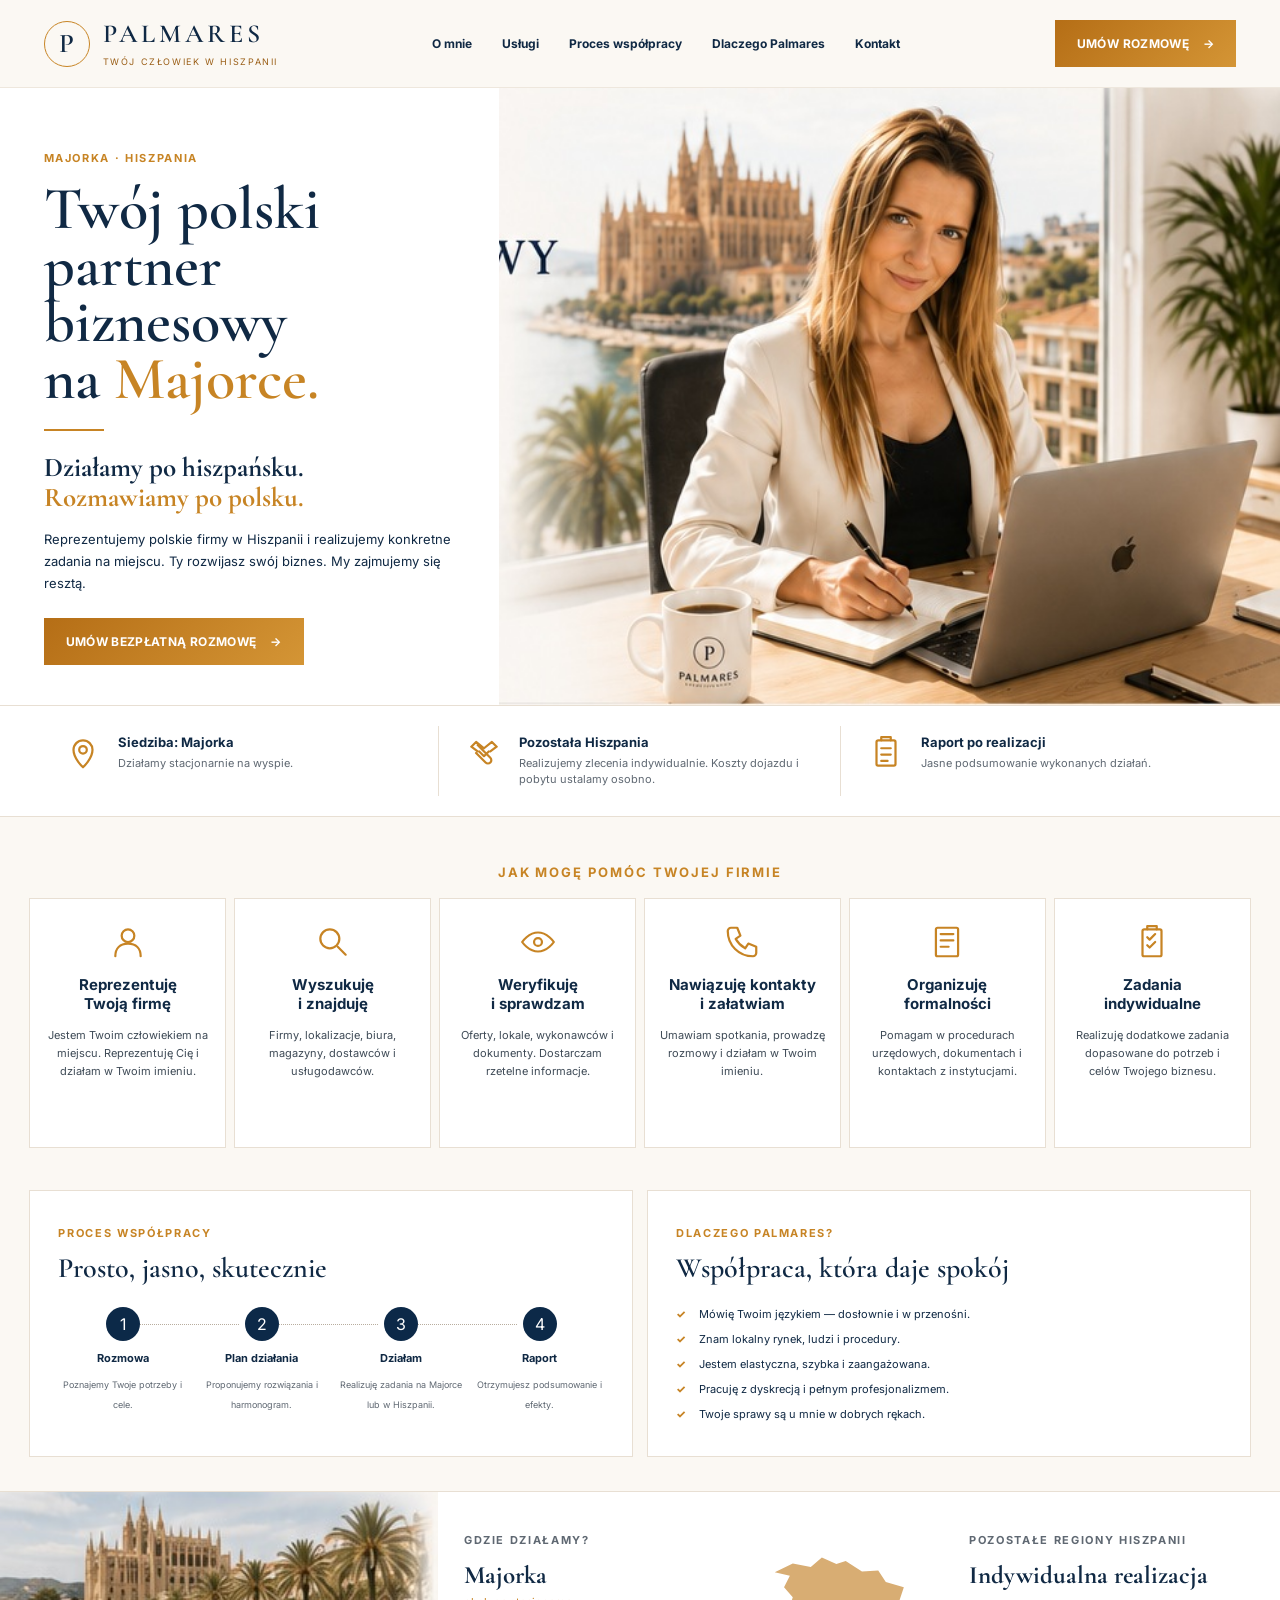
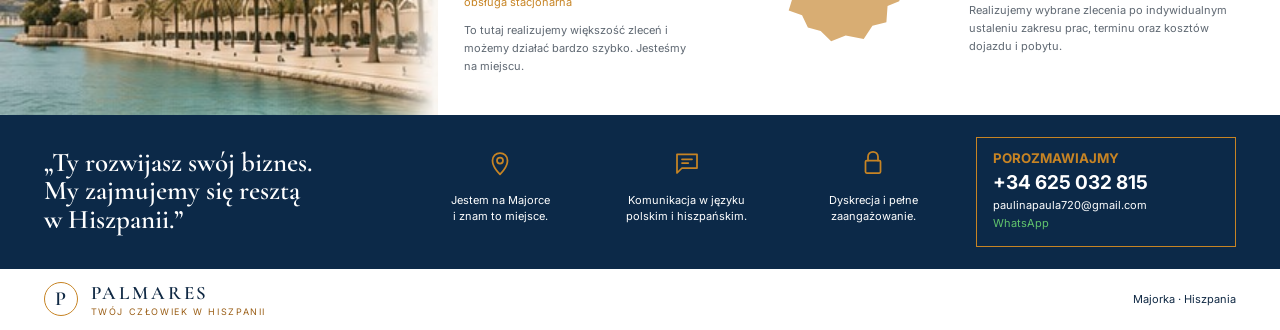
==== index.html @ 9e5adcd7 "Add files via upload" ====
<!doctype html>
<html lang="pl">
<head>
<meta charset="utf-8">
<meta name="viewport" content="width=device-width, initial-scale=1">
<title>Palmares — Twój polski partner biznesowy na Majorce</title>
<meta name="description" content="Palmares reprezentuje polskie firmy na Majorce i realizuje konkretne zadania biznesowe w Hiszpanii.">
<meta name="theme-color" content="#0c2948">
<link rel="preconnect" href="https://fonts.googleapis.com">
<link rel="preconnect" href="https://fonts.gstatic.com" crossorigin>
<link href="https://fonts.googleapis.com/css2?family=Cormorant+Garamond:wght@500;600;700&family=Inter:wght@400;500;600;700&display=swap" rel="stylesheet">
<style>
:root{--navy:#0c2948;--gold:#c78424;--cream:#fbf8f3;--white:#fff;--ink:#102944;--muted:#5f6872;--line:#e8dfd3}
*{box-sizing:border-box}html{scroll-behavior:smooth}body{margin:0;background:var(--cream);color:var(--ink);font-family:Inter,Arial,sans-serif}a{color:inherit}
.site-header{height:88px;display:flex;align-items:center;justify-content:space-between;padding:0 3.4vw;background:rgba(251,248,243,.98);position:sticky;top:0;z-index:20;border-bottom:1px solid #eee7dd;backdrop-filter:blur(12px)}
.brand{display:flex;align-items:center;gap:13px;text-decoration:none;min-width:max-content}.brand-mark{width:46px;height:46px;border:1px solid var(--gold);border-radius:50%;display:grid;place-items:center;font:600 27px "Cormorant Garamond",serif}
.brand-copy strong{display:block;font:600 26px "Cormorant Garamond",serif;letter-spacing:.15em}.brand-copy small{font-size:9px;letter-spacing:.18em;color:#9a5e16}
nav{display:flex;gap:30px}nav a{text-decoration:none;font-size:12px;font-weight:700}.nav-cta,.button{background:linear-gradient(135deg,#b56e16,#d49535);color:#fff;text-decoration:none;text-transform:uppercase;font-weight:700;font-size:12px;letter-spacing:.03em;padding:16px 22px;display:inline-flex;gap:14px;align-items:center}
.menu-button{display:none;background:none;border:0;padding:8px}.menu-button span{display:block;width:24px;height:2px;background:var(--navy);margin:5px 0}
.hero{display:grid;grid-template-columns:39% 61%;background:#fff;min-height:470px}.hero-copy{padding:52px 3.4vw 40px;align-self:center}.eyebrow,.small-label,.section-title p{font-size:11px;letter-spacing:.15em;color:var(--gold);font-weight:700}
h1,h2{font-family:"Cormorant Garamond",serif}h1{font-size:clamp(44px,4.7vw,68px);line-height:.94;margin:16px 0 18px;font-weight:600}h1 em,h2 em{font-style:normal;color:var(--gold)}.gold-rule{width:60px;height:2px;background:var(--gold);margin:22px 0}.hero h2{font-size:27px;line-height:1.12;margin:0 0 14px}.lead{font-size:13px;line-height:1.7;max-width:470px;margin:0 0 24px}
.hero-image{background-image:url("[data-uri]");background-size:cover;background-position:center;min-height:470px}
.facts{display:grid;grid-template-columns:repeat(3,1fr);background:#fff;border-top:1px solid var(--line);border-bottom:1px solid var(--line);padding:20px 3vw}.facts article{display:flex;gap:16px;padding:8px 26px;border-right:1px solid var(--line)}.facts article:last-child{border-right:none}.fact-icon svg,.card-icon svg,.benefit-icon svg{width:38px;height:38px;stroke:var(--gold);fill:none;stroke-width:1.4;stroke-linecap:round;stroke-linejoin:round}.facts h3{font-size:13px;margin:0 0 5px}.facts p{font-size:11px;line-height:1.5;margin:0;color:var(--muted)}
.section-pad{padding:34px 2.3vw}.section-title{text-align:center;margin-bottom:18px}.section-title p{font-size:13px}.cards{display:grid;grid-template-columns:repeat(6,1fr);gap:8px}.cards article{background:#fff;border:1px solid var(--line);padding:18px 13px;text-align:center;min-height:250px;transition:.25s ease}.cards article:hover{transform:translateY(-4px);box-shadow:0 12px 30px rgba(12,41,72,.08)}.card-icon{height:50px;display:grid;place-items:center;margin-bottom:8px}.cards h3{font-size:15px;line-height:1.3;margin:8px 0 12px}.cards p{font-size:11px;line-height:1.65;color:#3e4a56}
.info-grid{display:grid;grid-template-columns:1fr 1fr;gap:14px;padding-top:8px}.info-box{background:#fff;border:1px solid var(--line);padding:24px 28px}.info-box h2{font-size:28px;margin:6px 0 22px;font-weight:600}.steps{display:grid;grid-template-columns:repeat(4,1fr);gap:10px}.steps div{text-align:center;position:relative}.steps div:not(:last-child)::after{content:"";position:absolute;top:17px;left:60%;width:80%;border-top:1px dotted #b8ad9e}.steps span{width:34px;height:34px;border-radius:50%;background:var(--navy);color:#fff;display:grid;place-items:center;margin:0 auto 10px;position:relative;z-index:1}.steps strong{display:block;font-size:11px;margin-bottom:7px}.steps small{font-size:9px;line-height:1.45;color:var(--muted)}.info-box ul{list-style:none;padding:0;margin:0}.info-box li{font-size:11px;margin:11px 0;padding-left:23px;position:relative}.info-box li::before{content:"✓";position:absolute;left:0;color:var(--gold);font-weight:800}
.coverage{display:grid;grid-template-columns:1.3fr .85fr .65fr 1fr;background:#fff;border-top:1px solid var(--line)}.coverage-photo{background-image:url("[data-uri]");background-size:cover;background-position:center;min-height:190px}.coverage-copy{padding:28px 26px}.coverage-copy h2{font-size:25px;margin:7px 0 0}.coverage-copy p{font-size:11px;line-height:1.65;color:var(--muted)}.orange{font-size:11px;color:var(--gold)}.coverage-map{display:grid;place-items:center}.coverage-map svg{width:85%;max-width:210px}.coverage-map path{fill:#d8ad73}
.dark-band{display:grid;grid-template-columns:1.7fr .8fr .8fr .8fr 1.25fr;gap:20px;align-items:center;background:var(--navy);color:#fff;padding:22px 3.4vw}.dark-band blockquote{font:600 27px/1.05 "Cormorant Garamond",serif;margin:0;color:#fff}.benefit{text-align:center;font-size:11px}.benefit-icon svg{width:30px;height:30px}.benefit p{line-height:1.5}.contact-box{border:1px solid var(--gold);padding:12px 16px}.contact-box small{color:var(--gold);display:block;font-weight:700;margin-bottom:5px}.contact-box a{display:block;text-decoration:none;font-size:11px;margin:4px 0}.contact-box .phone{font-size:19px;font-weight:700}.whatsapp{color:#61c46d}
footer{display:flex;align-items:center;justify-content:space-between;padding:12px 3.4vw;background:#fff;font-size:11px}.footer-brand .brand-mark{width:34px;height:34px;font-size:20px}.footer-brand .brand-copy strong{font-size:19px}
.floating-whatsapp{display:none;position:fixed;right:18px;bottom:18px;width:52px;height:52px;border-radius:50%;background:#25d366;color:#fff;text-decoration:none;font-weight:800;place-items:center;z-index:30;box-shadow:0 8px 24px rgba(0,0,0,.22)}
@media(max-width:1100px){nav{display:none;position:absolute;top:74px;left:0;right:0;background:#fff;padding:18px;flex-direction:column;border-bottom:1px solid var(--line)}nav.open{display:flex}.menu-button{display:block}.hero{grid-template-columns:1fr}.hero-image{min-height:480px}.cards{grid-template-columns:repeat(3,1fr)}.coverage{grid-template-columns:1fr 1fr}.dark-band{grid-template-columns:1fr 1fr}.contact-box{grid-column:1/-1}}
@media(max-width:700px){.site-header{height:74px;padding:0 16px}.nav-cta{display:none}.brand-copy strong{font-size:20px}.hero-copy{padding:42px 20px}h1{font-size:52px}.hero-image{min-height:360px}.facts{grid-template-columns:1fr}.facts article{border-right:none;border-bottom:1px solid var(--line)}.facts article:last-child{border-bottom:none}.cards{grid-template-columns:1fr}.info-grid{grid-template-columns:1fr}.steps{grid-template-columns:1fr 1fr}.coverage{grid-template-columns:1fr}.coverage-map{padding:15px}.dark-band{grid-template-columns:1fr}footer{flex-direction:column;gap:10px}.floating-whatsapp{display:grid}}
</style>
</head>
<body>
<header class="site-header">
  <a class="brand" href="#start"><span class="brand-mark">P</span><span class="brand-copy"><strong>PALMARES</strong><small>TWÓJ CZŁOWIEK W HISZPANII</small></span></a>
  <button class="menu-button" aria-expanded="false" aria-controls="main-nav" aria-label="Otwórz menu"><span></span><span></span><span></span></button>
  <nav id="main-nav">
    <a href="#o-mnie">O mnie</a><a href="#uslugi">Usługi</a><a href="#proces">Proces współpracy</a><a href="#dlaczego">Dlaczego Palmares</a><a href="#kontakt">Kontakt</a>
  </nav>
  <a class="nav-cta" href="https://wa.me/34625032815" target="_blank" rel="noopener">Umów rozmowę <span>→</span></a>
</header>

<main id="start">
<section class="hero">
  <div class="hero-copy">
    <p class="eyebrow">MAJORKA · HISZPANIA</p>
    <h1>Twój polski<br>partner biznesowy<br>na <em>Majorce.</em></h1>
    <div class="gold-rule"></div>
    <h2>Działamy po hiszpańsku.<br><em>Rozmawiamy po polsku.</em></h2>
    <p class="lead">Reprezentujemy polskie firmy w Hiszpanii i realizujemy konkretne zadania na miejscu. Ty rozwijasz swój biznes. My zajmujemy się resztą.</p>
    <a class="button" href="https://wa.me/34625032815" target="_blank" rel="noopener">Umów bezpłatną rozmowę <span>→</span></a>
  </div>
  <div class="hero-image" role="img" aria-label="Paulina przy biurku na Majorce"></div>
</section>

<section class="facts">
  <article><span class="fact-icon"><svg viewBox="0 0 24 24"><path d="M12 21s6-5.3 6-11a6 6 0 1 0-12 0c0 5.7 6 11 6 11Z"/><circle cx="12" cy="10" r="2.4"/></svg></span><div><h3>Siedziba: Majorka</h3><p>Działamy stacjonarnie na wyspie.</p></div></article>
  <article><span class="fact-icon"><svg viewBox="0 0 24 24"><path d="M8 11 4 8l3-3 5 4m4 2 4-3-3-3-5 4m-3 2 3 3m3-3-3 3m-5-2 6 6a2 2 0 0 0 3-3l-6-6m0 0-2-2"/></svg></span><div><h3>Pozostała Hiszpania</h3><p>Realizujemy zlecenia indywidualnie. Koszty dojazdu i pobytu ustalamy osobno.</p></div></article>
  <article><span class="fact-icon"><svg viewBox="0 0 24 24"><rect x="6" y="4" width="12" height="16" rx="1"/><path d="M9 4V2h6v2M9 9h6M9 13h6M9 17h4"/></svg></span><div><h3>Raport po realizacji</h3><p>Jasne podsumowanie wykonanych działań.</p></div></article>
</section>

<section id="uslugi" class="services section-pad">
  <div class="section-title"><p>JAK MOGĘ POMÓC TWOJEJ FIRMIE</p></div>
  <div class="cards">
    <article><div class="card-icon"><svg viewBox="0 0 24 24"><circle cx="12" cy="8" r="4"/><path d="M4 21c0-5 3-8 8-8s8 3 8 8"/></svg></div><h3>Reprezentuję<br>Twoją firmę</h3><p>Jestem Twoim człowiekiem na miejscu. Reprezentuję Cię i działam w Twoim imieniu.</p></article>
    <article><div class="card-icon"><svg viewBox="0 0 24 24"><circle cx="10" cy="10" r="6"/><path d="m15 15 5 5"/></svg></div><h3>Wyszukuję<br>i znajduję</h3><p>Firmy, lokalizacje, biura, magazyny, dostawców i usługodawców.</p></article>
    <article><div class="card-icon"><svg viewBox="0 0 24 24"><path d="M2 12s4-6 10-6 10 6 10 6-4 6-10 6S2 12 2 12Z"/><circle cx="12" cy="12" r="2.5"/></svg></div><h3>Weryfikuję<br>i sprawdzam</h3><p>Oferty, lokale, wykonawców i dokumenty. Dostarczam rzetelne informacje.</p></article>
    <article><div class="card-icon"><svg viewBox="0 0 24 24"><path d="M5 3h4l2 5-3 2a16 16 0 0 0 6 6l2-3 5 2v4c0 1-1 2-2 2C10 21 3 14 3 5c0-1 1-2 2-2Z"/></svg></div><h3>Nawiązuję kontakty<br>i załatwiam</h3><p>Umawiam spotkania, prowadzę rozmowy i działam w Twoim imieniu.</p></article>
    <article><div class="card-icon"><svg viewBox="0 0 24 24"><rect x="5" y="3" width="14" height="18" rx="1"/><path d="M8 7h8M8 11h8M8 15h5"/></svg></div><h3>Organizuję<br>formalności</h3><p>Pomagam w procedurach urzędowych, dokumentach i kontaktach z instytucjami.</p></article>
    <article><div class="card-icon"><svg viewBox="0 0 24 24"><rect x="6" y="4" width="12" height="17" rx="1"/><path d="M9 4V2h6v2M9 9l1.5 1.5L14 7M9 14l1.5 1.5L14 12"/></svg></div><h3>Zadania<br>indywidualne</h3><p>Realizuję dodatkowe zadania dopasowane do potrzeb i celów Twojego biznesu.</p></article>
  </div>
</section>

<section class="info-grid section-pad">
  <div id="proces" class="info-box">
    <p class="small-label">PROCES WSPÓŁPRACY</p><h2>Prosto, jasno, skutecznie</h2>
    <div class="steps"><div><span>1</span><strong>Rozmowa</strong><small>Poznajemy Twoje potrzeby i cele.</small></div><div><span>2</span><strong>Plan działania</strong><small>Proponujemy rozwiązania i harmonogram.</small></div><div><span>3</span><strong>Działam</strong><small>Realizuję zadania na Majorce lub w Hiszpanii.</small></div><div><span>4</span><strong>Raport</strong><small>Otrzymujesz podsumowanie i efekty.</small></div></div>
  </div>
  <div id="dlaczego" class="info-box">
    <p class="small-label">DLACZEGO PALMARES?</p><h2>Współpraca, która daje spokój</h2>
    <ul><li>Mówię Twoim językiem — dosłownie i w przenośni.</li><li>Znam lokalny rynek, ludzi i procedury.</li><li>Jestem elastyczna, szybka i zaangażowana.</li><li>Pracuję z dyskrecją i pełnym profesjonalizmem.</li><li>Twoje sprawy są u mnie w dobrych rękach.</li></ul>
  </div>
</section>

<section id="o-mnie" class="coverage">
  <div class="coverage-photo"></div>
  <div class="coverage-copy"><p class="small-label">GDZIE DZIAŁAMY?</p><h2>Majorka</h2><span class="orange">obsługa stacjonarna</span><p>To tutaj realizujemy większość zleceń i możemy działać bardzo szybko. Jesteśmy na miejscu.</p></div>
  <div class="coverage-map"><svg viewBox="0 0 320 220"><path d="M58 57l31-15 31 6 19-16 25 11 16-5 28 18 28-2 13 20 31 9-8 24-20 8-2 28-24 6-15 23-31-6-25 10-18-18-22-6-10-21-23-8 7-23-15-17 10-20Z"/></svg></div>
  <div class="coverage-copy"><p class="small-label">POZOSTAŁE REGIONY HISZPANII</p><h2>Indywidualna realizacja</h2><p>Realizujemy wybrane zlecenia po indywidualnym ustaleniu zakresu prac, terminu oraz kosztów dojazdu i pobytu.</p></div>
</section>

<section id="kontakt" class="dark-band">
  <blockquote>„Ty rozwijasz swój biznes.<br>My zajmujemy się resztą<br>w Hiszpanii.”</blockquote>
  <div class="benefit"><span class="benefit-icon"><svg viewBox="0 0 24 24"><path d="M12 21s6-5.3 6-11a6 6 0 1 0-12 0c0 5.7 6 11 6 11Z"/><circle cx="12" cy="10" r="2.4"/></svg></span><p>Jestem na Majorce<br>i znam to miejsce.</p></div>
  <div class="benefit"><span class="benefit-icon"><svg viewBox="0 0 24 24"><path d="M4 5h16v11H8l-4 4V5Z"/><path d="M8 9h8M8 12h5"/></svg></span><p>Komunikacja w języku<br>polskim i hiszpańskim.</p></div>
  <div class="benefit"><span class="benefit-icon"><svg viewBox="0 0 24 24"><rect x="6" y="10" width="12" height="10" rx="1"/><path d="M8 10V7a4 4 0 0 1 8 0v3"/></svg></span><p>Dyskrecja i pełne<br>zaangażowanie.</p></div>
  <div class="contact-box"><small>POROZMAWIAJMY</small><a class="phone" href="tel:+34625032815">+34 625 032 815</a><a href="mailto:paulinapaula720@gmail.com">paulinapaula720@gmail.com</a><a class="whatsapp" href="https://wa.me/34625032815" target="_blank" rel="noopener">WhatsApp</a></div>
</section>
</main>

<footer>
  <div class="brand footer-brand"><span class="brand-mark">P</span><span class="brand-copy"><strong>PALMARES</strong><small>TWÓJ CZŁOWIEK W HISZPANII</small></span></div>
  <span>Majorka · Hiszpania</span>
</footer>
<a class="floating-whatsapp" href="https://wa.me/34625032815" target="_blank" rel="noopener">WA</a>
<script>
const button=document.querySelector('.menu-button');const nav=document.querySelector('#main-nav');
button?.addEventListener('click',()=>{const open=nav.classList.toggle('open');button.setAttribute('aria-expanded',String(open));});
nav?.querySelectorAll('a').forEach(link=>link.addEventListener('click',()=>{nav.classList.remove('open');button?.setAttribute('aria-expanded','false');}));
</script>
</body>
</html>
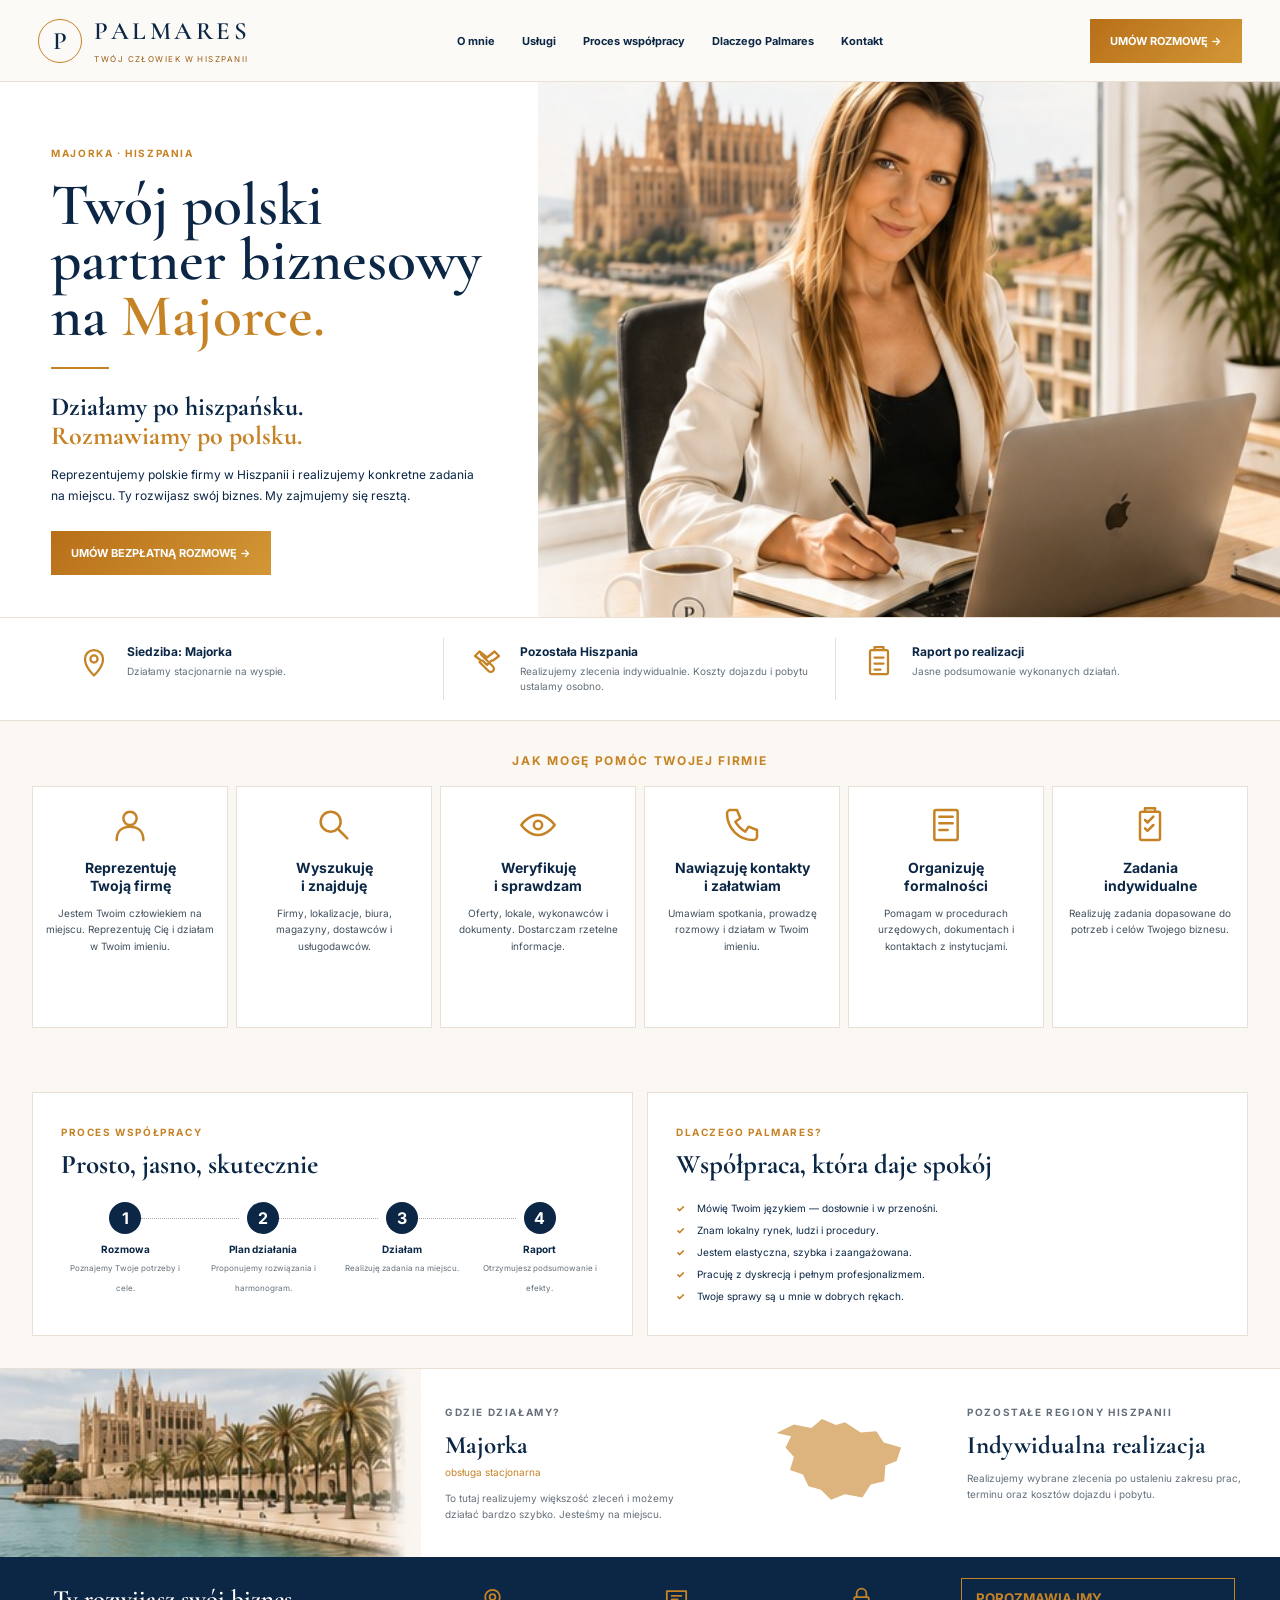
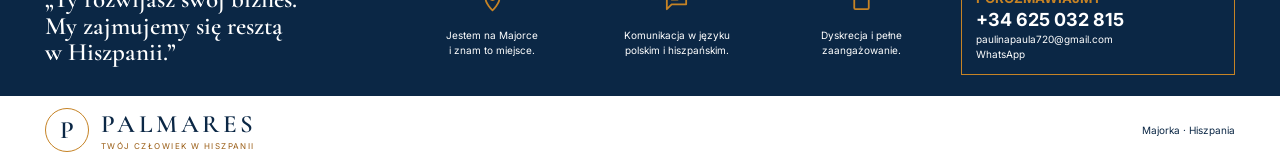
==== commit 2abc4781: "Add files via upload" ====
--- a/index.html
+++ b/index.html
@@ -1,113 +1,3 @@
-<!doctype html>
-<html lang="pl">
-<head>
-<meta charset="utf-8">
-<meta name="viewport" content="width=device-width, initial-scale=1">
-<title>Palmares — Twój polski partner biznesowy na Majorce</title>
-<meta name="description" content="Palmares reprezentuje polskie firmy na Majorce i realizuje konkretne zadania biznesowe w Hiszpanii.">
-<meta name="theme-color" content="#0c2948">
-<link rel="preconnect" href="https://fonts.googleapis.com">
-<link rel="preconnect" href="https://fonts.gstatic.com" crossorigin>
-<link href="https://fonts.googleapis.com/css2?family=Cormorant+Garamond:wght@500;600;700&family=Inter:wght@400;500;600;700&display=swap" rel="stylesheet">
-<style>
-:root{--navy:#0c2948;--gold:#c78424;--cream:#fbf8f3;--white:#fff;--ink:#102944;--muted:#5f6872;--line:#e8dfd3}
-*{box-sizing:border-box}html{scroll-behavior:smooth}body{margin:0;background:var(--cream);color:var(--ink);font-family:Inter,Arial,sans-serif}a{color:inherit}
-.site-header{height:88px;display:flex;align-items:center;justify-content:space-between;padding:0 3.4vw;background:rgba(251,248,243,.98);position:sticky;top:0;z-index:20;border-bottom:1px solid #eee7dd;backdrop-filter:blur(12px)}
-.brand{display:flex;align-items:center;gap:13px;text-decoration:none;min-width:max-content}.brand-mark{width:46px;height:46px;border:1px solid var(--gold);border-radius:50%;display:grid;place-items:center;font:600 27px "Cormorant Garamond",serif}
-.brand-copy strong{display:block;font:600 26px "Cormorant Garamond",serif;letter-spacing:.15em}.brand-copy small{font-size:9px;letter-spacing:.18em;color:#9a5e16}
-nav{display:flex;gap:30px}nav a{text-decoration:none;font-size:12px;font-weight:700}.nav-cta,.button{background:linear-gradient(135deg,#b56e16,#d49535);color:#fff;text-decoration:none;text-transform:uppercase;font-weight:700;font-size:12px;letter-spacing:.03em;padding:16px 22px;display:inline-flex;gap:14px;align-items:center}
-.menu-button{display:none;background:none;border:0;padding:8px}.menu-button span{display:block;width:24px;height:2px;background:var(--navy);margin:5px 0}
-.hero{display:grid;grid-template-columns:39% 61%;background:#fff;min-height:470px}.hero-copy{padding:52px 3.4vw 40px;align-self:center}.eyebrow,.small-label,.section-title p{font-size:11px;letter-spacing:.15em;color:var(--gold);font-weight:700}
-h1,h2{font-family:"Cormorant Garamond",serif}h1{font-size:clamp(44px,4.7vw,68px);line-height:.94;margin:16px 0 18px;font-weight:600}h1 em,h2 em{font-style:normal;color:var(--gold)}.gold-rule{width:60px;height:2px;background:var(--gold);margin:22px 0}.hero h2{font-size:27px;line-height:1.12;margin:0 0 14px}.lead{font-size:13px;line-height:1.7;max-width:470px;margin:0 0 24px}
-.hero-image{background-image:url("[data-uri]");background-size:cover;background-position:center;min-height:470px}
-.facts{display:grid;grid-template-columns:repeat(3,1fr);background:#fff;border-top:1px solid var(--line);border-bottom:1px solid var(--line);padding:20px 3vw}.facts article{display:flex;gap:16px;padding:8px 26px;border-right:1px solid var(--line)}.facts article:last-child{border-right:none}.fact-icon svg,.card-icon svg,.benefit-icon svg{width:38px;height:38px;stroke:var(--gold);fill:none;stroke-width:1.4;stroke-linecap:round;stroke-linejoin:round}.facts h3{font-size:13px;margin:0 0 5px}.facts p{font-size:11px;line-height:1.5;margin:0;color:var(--muted)}
-.section-pad{padding:34px 2.3vw}.section-title{text-align:center;margin-bottom:18px}.section-title p{font-size:13px}.cards{display:grid;grid-template-columns:repeat(6,1fr);gap:8px}.cards article{background:#fff;border:1px solid var(--line);padding:18px 13px;text-align:center;min-height:250px;transition:.25s ease}.cards article:hover{transform:translateY(-4px);box-shadow:0 12px 30px rgba(12,41,72,.08)}.card-icon{height:50px;display:grid;place-items:center;margin-bottom:8px}.cards h3{font-size:15px;line-height:1.3;margin:8px 0 12px}.cards p{font-size:11px;line-height:1.65;color:#3e4a56}
-.info-grid{display:grid;grid-template-columns:1fr 1fr;gap:14px;padding-top:8px}.info-box{background:#fff;border:1px solid var(--line);padding:24px 28px}.info-box h2{font-size:28px;margin:6px 0 22px;font-weight:600}.steps{display:grid;grid-template-columns:repeat(4,1fr);gap:10px}.steps div{text-align:center;position:relative}.steps div:not(:last-child)::after{content:"";position:absolute;top:17px;left:60%;width:80%;border-top:1px dotted #b8ad9e}.steps span{width:34px;height:34px;border-radius:50%;background:var(--navy);color:#fff;display:grid;place-items:center;margin:0 auto 10px;position:relative;z-index:1}.steps strong{display:block;font-size:11px;margin-bottom:7px}.steps small{font-size:9px;line-height:1.45;color:var(--muted)}.info-box ul{list-style:none;padding:0;margin:0}.info-box li{font-size:11px;margin:11px 0;padding-left:23px;position:relative}.info-box li::before{content:"✓";position:absolute;left:0;color:var(--gold);font-weight:800}
-.coverage{display:grid;grid-template-columns:1.3fr .85fr .65fr 1fr;background:#fff;border-top:1px solid var(--line)}.coverage-photo{background-image:url("[data-uri]");background-size:cover;background-position:center;min-height:190px}.coverage-copy{padding:28px 26px}.coverage-copy h2{font-size:25px;margin:7px 0 0}.coverage-copy p{font-size:11px;line-height:1.65;color:var(--muted)}.orange{font-size:11px;color:var(--gold)}.coverage-map{display:grid;place-items:center}.coverage-map svg{width:85%;max-width:210px}.coverage-map path{fill:#d8ad73}
-.dark-band{display:grid;grid-template-columns:1.7fr .8fr .8fr .8fr 1.25fr;gap:20px;align-items:center;background:var(--navy);color:#fff;padding:22px 3.4vw}.dark-band blockquote{font:600 27px/1.05 "Cormorant Garamond",serif;margin:0;color:#fff}.benefit{text-align:center;font-size:11px}.benefit-icon svg{width:30px;height:30px}.benefit p{line-height:1.5}.contact-box{border:1px solid var(--gold);padding:12px 16px}.contact-box small{color:var(--gold);display:block;font-weight:700;margin-bottom:5px}.contact-box a{display:block;text-decoration:none;font-size:11px;margin:4px 0}.contact-box .phone{font-size:19px;font-weight:700}.whatsapp{color:#61c46d}
-footer{display:flex;align-items:center;justify-content:space-between;padding:12px 3.4vw;background:#fff;font-size:11px}.footer-brand .brand-mark{width:34px;height:34px;font-size:20px}.footer-brand .brand-copy strong{font-size:19px}
-.floating-whatsapp{display:none;position:fixed;right:18px;bottom:18px;width:52px;height:52px;border-radius:50%;background:#25d366;color:#fff;text-decoration:none;font-weight:800;place-items:center;z-index:30;box-shadow:0 8px 24px rgba(0,0,0,.22)}
-@media(max-width:1100px){nav{display:none;position:absolute;top:74px;left:0;right:0;background:#fff;padding:18px;flex-direction:column;border-bottom:1px solid var(--line)}nav.open{display:flex}.menu-button{display:block}.hero{grid-template-columns:1fr}.hero-image{min-height:480px}.cards{grid-template-columns:repeat(3,1fr)}.coverage{grid-template-columns:1fr 1fr}.dark-band{grid-template-columns:1fr 1fr}.contact-box{grid-column:1/-1}}
-@media(max-width:700px){.site-header{height:74px;padding:0 16px}.nav-cta{display:none}.brand-copy strong{font-size:20px}.hero-copy{padding:42px 20px}h1{font-size:52px}.hero-image{min-height:360px}.facts{grid-template-columns:1fr}.facts article{border-right:none;border-bottom:1px solid var(--line)}.facts article:last-child{border-bottom:none}.cards{grid-template-columns:1fr}.info-grid{grid-template-columns:1fr}.steps{grid-template-columns:1fr 1fr}.coverage{grid-template-columns:1fr}.coverage-map{padding:15px}.dark-band{grid-template-columns:1fr}footer{flex-direction:column;gap:10px}.floating-whatsapp{display:grid}}
-</style>
-</head>
-<body>
-<header class="site-header">
-  <a class="brand" href="#start"><span class="brand-mark">P</span><span class="brand-copy"><strong>PALMARES</strong><small>TWÓJ CZŁOWIEK W HISZPANII</small></span></a>
-  <button class="menu-button" aria-expanded="false" aria-controls="main-nav" aria-label="Otwórz menu"><span></span><span></span><span></span></button>
-  <nav id="main-nav">
-    <a href="#o-mnie">O mnie</a><a href="#uslugi">Usługi</a><a href="#proces">Proces współpracy</a><a href="#dlaczego">Dlaczego Palmares</a><a href="#kontakt">Kontakt</a>
-  </nav>
-  <a class="nav-cta" href="https://wa.me/34625032815" target="_blank" rel="noopener">Umów rozmowę <span>→</span></a>
-</header>
-
-<main id="start">
-<section class="hero">
-  <div class="hero-copy">
-    <p class="eyebrow">MAJORKA · HISZPANIA</p>
-    <h1>Twój polski<br>partner biznesowy<br>na <em>Majorce.</em></h1>
-    <div class="gold-rule"></div>
-    <h2>Działamy po hiszpańsku.<br><em>Rozmawiamy po polsku.</em></h2>
-    <p class="lead">Reprezentujemy polskie firmy w Hiszpanii i realizujemy konkretne zadania na miejscu. Ty rozwijasz swój biznes. My zajmujemy się resztą.</p>
-    <a class="button" href="https://wa.me/34625032815" target="_blank" rel="noopener">Umów bezpłatną rozmowę <span>→</span></a>
-  </div>
-  <div class="hero-image" role="img" aria-label="Paulina przy biurku na Majorce"></div>
-</section>
-
-<section class="facts">
-  <article><span class="fact-icon"><svg viewBox="0 0 24 24"><path d="M12 21s6-5.3 6-11a6 6 0 1 0-12 0c0 5.7 6 11 6 11Z"/><circle cx="12" cy="10" r="2.4"/></svg></span><div><h3>Siedziba: Majorka</h3><p>Działamy stacjonarnie na wyspie.</p></div></article>
-  <article><span class="fact-icon"><svg viewBox="0 0 24 24"><path d="M8 11 4 8l3-3 5 4m4 2 4-3-3-3-5 4m-3 2 3 3m3-3-3 3m-5-2 6 6a2 2 0 0 0 3-3l-6-6m0 0-2-2"/></svg></span><div><h3>Pozostała Hiszpania</h3><p>Realizujemy zlecenia indywidualnie. Koszty dojazdu i pobytu ustalamy osobno.</p></div></article>
-  <article><span class="fact-icon"><svg viewBox="0 0 24 24"><rect x="6" y="4" width="12" height="16" rx="1"/><path d="M9 4V2h6v2M9 9h6M9 13h6M9 17h4"/></svg></span><div><h3>Raport po realizacji</h3><p>Jasne podsumowanie wykonanych działań.</p></div></article>
-</section>
-
-<section id="uslugi" class="services section-pad">
-  <div class="section-title"><p>JAK MOGĘ POMÓC TWOJEJ FIRMIE</p></div>
-  <div class="cards">
-    <article><div class="card-icon"><svg viewBox="0 0 24 24"><circle cx="12" cy="8" r="4"/><path d="M4 21c0-5 3-8 8-8s8 3 8 8"/></svg></div><h3>Reprezentuję<br>Twoją firmę</h3><p>Jestem Twoim człowiekiem na miejscu. Reprezentuję Cię i działam w Twoim imieniu.</p></article>
-    <article><div class="card-icon"><svg viewBox="0 0 24 24"><circle cx="10" cy="10" r="6"/><path d="m15 15 5 5"/></svg></div><h3>Wyszukuję<br>i znajduję</h3><p>Firmy, lokalizacje, biura, magazyny, dostawców i usługodawców.</p></article>
-    <article><div class="card-icon"><svg viewBox="0 0 24 24"><path d="M2 12s4-6 10-6 10 6 10 6-4 6-10 6S2 12 2 12Z"/><circle cx="12" cy="12" r="2.5"/></svg></div><h3>Weryfikuję<br>i sprawdzam</h3><p>Oferty, lokale, wykonawców i dokumenty. Dostarczam rzetelne informacje.</p></article>
-    <article><div class="card-icon"><svg viewBox="0 0 24 24"><path d="M5 3h4l2 5-3 2a16 16 0 0 0 6 6l2-3 5 2v4c0 1-1 2-2 2C10 21 3 14 3 5c0-1 1-2 2-2Z"/></svg></div><h3>Nawiązuję kontakty<br>i załatwiam</h3><p>Umawiam spotkania, prowadzę rozmowy i działam w Twoim imieniu.</p></article>
-    <article><div class="card-icon"><svg viewBox="0 0 24 24"><rect x="5" y="3" width="14" height="18" rx="1"/><path d="M8 7h8M8 11h8M8 15h5"/></svg></div><h3>Organizuję<br>formalności</h3><p>Pomagam w procedurach urzędowych, dokumentach i kontaktach z instytucjami.</p></article>
-    <article><div class="card-icon"><svg viewBox="0 0 24 24"><rect x="6" y="4" width="12" height="17" rx="1"/><path d="M9 4V2h6v2M9 9l1.5 1.5L14 7M9 14l1.5 1.5L14 12"/></svg></div><h3>Zadania<br>indywidualne</h3><p>Realizuję dodatkowe zadania dopasowane do potrzeb i celów Twojego biznesu.</p></article>
-  </div>
-</section>
-
-<section class="info-grid section-pad">
-  <div id="proces" class="info-box">
-    <p class="small-label">PROCES WSPÓŁPRACY</p><h2>Prosto, jasno, skutecznie</h2>
-    <div class="steps"><div><span>1</span><strong>Rozmowa</strong><small>Poznajemy Twoje potrzeby i cele.</small></div><div><span>2</span><strong>Plan działania</strong><small>Proponujemy rozwiązania i harmonogram.</small></div><div><span>3</span><strong>Działam</strong><small>Realizuję zadania na Majorce lub w Hiszpanii.</small></div><div><span>4</span><strong>Raport</strong><small>Otrzymujesz podsumowanie i efekty.</small></div></div>
-  </div>
-  <div id="dlaczego" class="info-box">
-    <p class="small-label">DLACZEGO PALMARES?</p><h2>Współpraca, która daje spokój</h2>
-    <ul><li>Mówię Twoim językiem — dosłownie i w przenośni.</li><li>Znam lokalny rynek, ludzi i procedury.</li><li>Jestem elastyczna, szybka i zaangażowana.</li><li>Pracuję z dyskrecją i pełnym profesjonalizmem.</li><li>Twoje sprawy są u mnie w dobrych rękach.</li></ul>
-  </div>
-</section>
-
-<section id="o-mnie" class="coverage">
-  <div class="coverage-photo"></div>
-  <div class="coverage-copy"><p class="small-label">GDZIE DZIAŁAMY?</p><h2>Majorka</h2><span class="orange">obsługa stacjonarna</span><p>To tutaj realizujemy większość zleceń i możemy działać bardzo szybko. Jesteśmy na miejscu.</p></div>
-  <div class="coverage-map"><svg viewBox="0 0 320 220"><path d="M58 57l31-15 31 6 19-16 25 11 16-5 28 18 28-2 13 20 31 9-8 24-20 8-2 28-24 6-15 23-31-6-25 10-18-18-22-6-10-21-23-8 7-23-15-17 10-20Z"/></svg></div>
-  <div class="coverage-copy"><p class="small-label">POZOSTAŁE REGIONY HISZPANII</p><h2>Indywidualna realizacja</h2><p>Realizujemy wybrane zlecenia po indywidualnym ustaleniu zakresu prac, terminu oraz kosztów dojazdu i pobytu.</p></div>
-</section>
-
-<section id="kontakt" class="dark-band">
-  <blockquote>„Ty rozwijasz swój biznes.<br>My zajmujemy się resztą<br>w Hiszpanii.”</blockquote>
-  <div class="benefit"><span class="benefit-icon"><svg viewBox="0 0 24 24"><path d="M12 21s6-5.3 6-11a6 6 0 1 0-12 0c0 5.7 6 11 6 11Z"/><circle cx="12" cy="10" r="2.4"/></svg></span><p>Jestem na Majorce<br>i znam to miejsce.</p></div>
-  <div class="benefit"><span class="benefit-icon"><svg viewBox="0 0 24 24"><path d="M4 5h16v11H8l-4 4V5Z"/><path d="M8 9h8M8 12h5"/></svg></span><p>Komunikacja w języku<br>polskim i hiszpańskim.</p></div>
-  <div class="benefit"><span class="benefit-icon"><svg viewBox="0 0 24 24"><rect x="6" y="10" width="12" height="10" rx="1"/><path d="M8 10V7a4 4 0 0 1 8 0v3"/></svg></span><p>Dyskrecja i pełne<br>zaangażowanie.</p></div>
-  <div class="contact-box"><small>POROZMAWIAJMY</small><a class="phone" href="tel:+34625032815">+34 625 032 815</a><a href="mailto:paulinapaula720@gmail.com">paulinapaula720@gmail.com</a><a class="whatsapp" href="https://wa.me/34625032815" target="_blank" rel="noopener">WhatsApp</a></div>
-</section>
-</main>
-
-<footer>
-  <div class="brand footer-brand"><span class="brand-mark">P</span><span class="brand-copy"><strong>PALMARES</strong><small>TWÓJ CZŁOWIEK W HISZPANII</small></span></div>
-  <span>Majorka · Hiszpania</span>
-</footer>
-<a class="floating-whatsapp" href="https://wa.me/34625032815" target="_blank" rel="noopener">WA</a>
-<script>
-const button=document.querySelector('.menu-button');const nav=document.querySelector('#main-nav');
-button?.addEventListener('click',()=>{const open=nav.classList.toggle('open');button.setAttribute('aria-expanded',String(open));});
-nav?.querySelectorAll('a').forEach(link=>link.addEventListener('click',()=>{nav.classList.remove('open');button?.setAttribute('aria-expanded','false');}));
-</script>
-</body>
-</html>+<!doctype html><html lang="pl"><head><meta charset="utf-8"><meta name="viewport" content="width=device-width,initial-scale=1"><title>Palmares — Twój polski partner biznesowy na Majorce</title><meta name="description" content="Reprezentacja polskich firm na Majorce. Konkretne zadania biznesowe realizowane na miejscu w Hiszpanii."><link rel="preconnect" href="https://fonts.googleapis.com"><link rel="preconnect" href="https://fonts.gstatic.com" crossorigin><link href="https://fonts.googleapis.com/css2?family=Cormorant+Garamond:wght@500;600;700&family=Inter:wght@400;500;600;700&display=swap" rel="stylesheet"><style>
+:root{--navy:#0b2745;--gold:#c68325;--cream:#fbf8f3;--line:#e9e0d5;--muted:#65707a}*{box-sizing:border-box}html{scroll-behavior:smooth}body{margin:0;background:var(--cream);color:var(--navy);font-family:Inter,Arial,sans-serif}a{color:inherit}header{height:82px;display:flex;align-items:center;justify-content:space-between;padding:0 3vw;background:#fcfaf6;position:sticky;top:0;z-index:10;border-bottom:1px solid var(--line)}.brand{display:flex;align-items:center;gap:12px;text-decoration:none}.mark{width:44px;height:44px;border:1px solid var(--gold);border-radius:50%;display:grid;place-items:center;font:600 25px 'Cormorant Garamond'}.brand strong{display:block;font:600 25px 'Cormorant Garamond';letter-spacing:.14em}.brand small{font-size:8px;letter-spacing:.18em;color:#9a5d15}nav{display:flex;gap:27px}nav a{font-size:11px;font-weight:700;text-decoration:none}.cta{background:linear-gradient(135deg,#b86f18,#d39736);color:#fff;text-decoration:none;text-transform:uppercase;font-size:11px;font-weight:700;padding:15px 20px;display:inline-flex;gap:14px}.hero{display:grid;grid-template-columns:42% 58%;min-height:472px;background:#fff}.hero-copy{padding:55px 4vw 42px}.eyebrow,.label{font-size:10px;letter-spacing:.16em;font-weight:700;color:var(--gold)}h1,h2{font-family:'Cormorant Garamond',serif}h1{font-size:clamp(48px,4.65vw,68px);line-height:.93;margin:19px 0 20px;font-weight:600}h1 em,.hero h2 em{color:var(--gold);font-style:normal}.rule{width:58px;height:2px;background:var(--gold);margin:23px 0}.hero h2{font-size:26px;line-height:1.12;margin:0 0 15px}.lead{font-size:12px;line-height:1.72;max-width:430px;margin-bottom:24px}.hero-img{min-height:472px;background:url("[data-uri]") center/cover no-repeat}.facts{display:grid;grid-template-columns:repeat(3,1fr);background:#fff;border-block:1px solid var(--line);padding:20px 4vw}.fact{display:flex;gap:15px;padding:6px 25px;border-right:1px solid var(--line)}.fact:last-child{border:0}svg{stroke:var(--gold);fill:none;stroke-width:1.5;stroke-linecap:round;stroke-linejoin:round}.fact svg{width:36px;height:36px;flex:none}.fact h3{font-size:12px;margin:0 0 5px}.fact p{font-size:10px;line-height:1.5;color:var(--muted);margin:0}section.pad{padding:32px 2.5vw}.section-title{text-align:center;margin-bottom:18px;font-size:12px;letter-spacing:.14em;color:var(--gold);font-weight:700}.cards{display:grid;grid-template-columns:repeat(6,1fr);gap:8px}.card{background:#fff;border:1px solid var(--line);padding:18px 12px;text-align:center;min-height:242px}.card svg{width:40px;height:40px}.card h3{font-size:14px;line-height:1.3;margin:10px 0}.card p{font-size:10px;line-height:1.65;color:#41505e}.mid{display:grid;grid-template-columns:1fr 1fr;gap:14px;padding-top:8px}.box{background:#fff;border:1px solid var(--line);padding:23px 28px}.box h2{font-size:27px;margin:6px 0 21px}.steps{display:grid;grid-template-columns:repeat(4,1fr);gap:10px}.step{text-align:center;position:relative}.step:not(:last-child):after{content:'';position:absolute;top:16px;left:62%;width:77%;border-top:1px dotted #aaa}.step b{width:32px;height:32px;border-radius:50%;background:var(--navy);color:#fff;display:grid;place-items:center;margin:0 auto 9px;position:relative;z-index:1}.step strong{display:block;font-size:10px}.step small{font-size:8px;line-height:1.45;color:var(--muted)}ul{list-style:none;padding:0;margin:0}li{font-size:10px;margin:10px 0;padding-left:21px;position:relative}li:before{content:'✓';position:absolute;left:0;color:var(--gold);font-weight:800}.coverage{display:grid;grid-template-columns:1.25fr .9fr .65fr 1fr;background:#fff;border-top:1px solid var(--line)}.mall{background:url("[data-uri]") center/cover no-repeat;min-height:180px}.cov{padding:25px 24px}.cov h2{font-size:25px;margin:7px 0 0}.cov p{font-size:10px;line-height:1.6;color:var(--muted)}.orange{color:var(--gold);font-size:10px}.map{display:grid;place-items:center}.map svg{width:82%;max-width:180px}.map path{fill:#ddb47d;stroke:none}.dark{display:grid;grid-template-columns:1.65fr .8fr .8fr .8fr 1.3fr;gap:16px;align-items:center;background:var(--navy);color:#fff;padding:21px 3.5vw}blockquote{font:600 25px/1.06 'Cormorant Garamond';margin:0}.benefit{text-align:center;font-size:10px;line-height:1.5}.benefit svg{width:29px;height:29px}.contact{border:1px solid var(--gold);padding:11px 14px}.contact small{display:block;color:var(--gold);font-weight:700}.contact a{display:block;text-decoration:none;font-size:10px;margin:3px 0}.contact .phone{font-size:18px;font-weight:700}footer{display:flex;justify-content:space-between;align-items:center;padding:12px 3.5vw;background:#fff;font-size:10px}.menu{display:none}@media(max-width:980px){nav{display:none}.hero{grid-template-columns:1fr}.hero-img{min-height:440px}.cards{grid-template-columns:repeat(3,1fr)}.coverage{grid-template-columns:1fr 1fr}.dark{grid-template-columns:1fr 1fr}.contact{grid-column:1/-1}}@media(max-width:640px){header{height:72px;padding:0 16px}.cta{display:none}.brand strong{font-size:20px}.hero-copy{padding:40px 20px}h1{font-size:51px}.hero-img{min-height:360px}.facts{grid-template-columns:1fr}.fact{border-right:0;border-bottom:1px solid var(--line)}.cards{grid-template-columns:1fr}.mid{grid-template-columns:1fr}.steps{grid-template-columns:1fr 1fr}.coverage{grid-template-columns:1fr}.dark{grid-template-columns:1fr}footer{flex-direction:column;gap:8px}}
+</style></head><body><header><a class="brand" href="#"><span class="mark">P</span><span><strong>PALMARES</strong><small>TWÓJ CZŁOWIEK W HISZPANII</small></span></a><nav><a href="#uslugi">O mnie</a><a href="#uslugi">Usługi</a><a href="#proces">Proces współpracy</a><a href="#dlaczego">Dlaczego Palmares</a><a href="#kontakt">Kontakt</a></nav><a class="cta" href="https://wa.me/34625032815">Umów rozmowę →</a></header><main><section class="hero"><div class="hero-copy"><p class="eyebrow">MAJORKA · HISZPANIA</p><h1>Twój polski<br>partner biznesowy<br>na <em>Majorce.</em></h1><div class="rule"></div><h2>Działamy po hiszpańsku.<br><em>Rozmawiamy po polsku.</em></h2><p class="lead">Reprezentujemy polskie firmy w Hiszpanii i realizujemy konkretne zadania na miejscu. Ty rozwijasz swój biznes. My zajmujemy się resztą.</p><a class="cta" href="https://wa.me/34625032815">Umów bezpłatną rozmowę →</a></div><div class="hero-img"></div></section><section class="facts"><article class="fact"><svg viewBox="0 0 24 24"><path d="M12 21s6-5.3 6-11a6 6 0 1 0-12 0c0 5.7 6 11 6 11Z"/><circle cx="12" cy="10" r="2.4"/></svg><div><h3>Siedziba: Majorka</h3><p>Działamy stacjonarnie na wyspie.</p></div></article><article class="fact"><svg viewBox="0 0 24 24"><path d="M8 11 4 8l3-3 5 4m4 2 4-3-3-3-5 4m-3 2 3 3m3-3-3 3m-5-2 6 6a2 2 0 0 0 3-3l-6-6m0 0-2-2"/></svg><div><h3>Pozostała Hiszpania</h3><p>Realizujemy zlecenia indywidualnie. Koszty dojazdu i pobytu ustalamy osobno.</p></div></article><article class="fact"><svg viewBox="0 0 24 24"><rect x="6" y="4" width="12" height="16" rx="1"/><path d="M9 4V2h6v2M9 9h6M9 13h6M9 17h4"/></svg><div><h3>Raport po realizacji</h3><p>Jasne podsumowanie wykonanych działań.</p></div></article></section><section id="uslugi" class="pad"><div class="section-title">JAK MOGĘ POMÓC TWOJEJ FIRMIE</div><div class="cards"><article class="card"><svg viewBox="0 0 24 24"><circle cx="12" cy="8" r="4"/><path d="M4 21c0-5 3-8 8-8s8 3 8 8"/></svg><h3>Reprezentuję<br>Twoją firmę</h3><p>Jestem Twoim człowiekiem na miejscu. Reprezentuję Cię i działam w Twoim imieniu.</p></article><article class="card"><svg viewBox="0 0 24 24"><circle cx="10" cy="10" r="6"/><path d="m15 15 5 5"/></svg><h3>Wyszukuję<br>i znajduję</h3><p>Firmy, lokalizacje, biura, magazyny, dostawców i usługodawców.</p></article><article class="card"><svg viewBox="0 0 24 24"><path d="M2 12s4-6 10-6 10 6 10 6-4 6-10 6S2 12 2 12Z"/><circle cx="12" cy="12" r="2.5"/></svg><h3>Weryfikuję<br>i sprawdzam</h3><p>Oferty, lokale, wykonawców i dokumenty. Dostarczam rzetelne informacje.</p></article><article class="card"><svg viewBox="0 0 24 24"><path d="M5 3h4l2 5-3 2a16 16 0 0 0 6 6l2-3 5 2v4c0 1-1 2-2 2C10 21 3 14 3 5c0-1 1-2 2-2Z"/></svg><h3>Nawiązuję kontakty<br>i załatwiam</h3><p>Umawiam spotkania, prowadzę rozmowy i działam w Twoim imieniu.</p></article><article class="card"><svg viewBox="0 0 24 24"><rect x="5" y="3" width="14" height="18" rx="1"/><path d="M8 7h8M8 11h8M8 15h5"/></svg><h3>Organizuję<br>formalności</h3><p>Pomagam w procedurach urzędowych, dokumentach i kontaktach z instytucjami.</p></article><article class="card"><svg viewBox="0 0 24 24"><rect x="6" y="4" width="12" height="17" rx="1"/><path d="M9 4V2h6v2M9 9l1.5 1.5L14 7M9 14l1.5 1.5L14 12"/></svg><h3>Zadania<br>indywidualne</h3><p>Realizuję zadania dopasowane do potrzeb i celów Twojego biznesu.</p></article></div></section><section class="mid pad"><div class="box" id="proces"><p class="label">PROCES WSPÓŁPRACY</p><h2>Prosto, jasno, skutecznie</h2><div class="steps"><div class="step"><b>1</b><strong>Rozmowa</strong><small>Poznajemy Twoje potrzeby i cele.</small></div><div class="step"><b>2</b><strong>Plan działania</strong><small>Proponujemy rozwiązania i harmonogram.</small></div><div class="step"><b>3</b><strong>Działam</strong><small>Realizuję zadania na miejscu.</small></div><div class="step"><b>4</b><strong>Raport</strong><small>Otrzymujesz podsumowanie i efekty.</small></div></div></div><div class="box" id="dlaczego"><p class="label">DLACZEGO PALMARES?</p><h2>Współpraca, która daje spokój</h2><ul><li>Mówię Twoim językiem — dosłownie i w przenośni.</li><li>Znam lokalny rynek, ludzi i procedury.</li><li>Jestem elastyczna, szybka i zaangażowana.</li><li>Pracuję z dyskrecją i pełnym profesjonalizmem.</li><li>Twoje sprawy są u mnie w dobrych rękach.</li></ul></div></section><section class="coverage"><div class="mall"></div><div class="cov"><p class="label">GDZIE DZIAŁAMY?</p><h2>Majorka</h2><span class="orange">obsługa stacjonarna</span><p>To tutaj realizujemy większość zleceń i możemy działać bardzo szybko. Jesteśmy na miejscu.</p></div><div class="map"><svg viewBox="0 0 320 220"><path d="M58 57l31-15 31 6 19-16 25 11 16-5 28 18 28-2 13 20 31 9-8 24-20 8-2 28-24 6-15 23-31-6-25 10-18-18-22-6-10-21-23-8 7-23-15-17 10-20Z"/></svg></div><div class="cov"><p class="label">POZOSTAŁE REGIONY HISZPANII</p><h2>Indywidualna realizacja</h2><p>Realizujemy wybrane zlecenia po ustaleniu zakresu prac, terminu oraz kosztów dojazdu i pobytu.</p></div></section><section class="dark" id="kontakt"><blockquote>„Ty rozwijasz swój biznes.<br>My zajmujemy się resztą<br>w Hiszpanii.”</blockquote><div class="benefit"><svg viewBox="0 0 24 24"><path d="M12 21s6-5.3 6-11a6 6 0 1 0-12 0c0 5.7 6 11 6 11Z"/><circle cx="12" cy="10" r="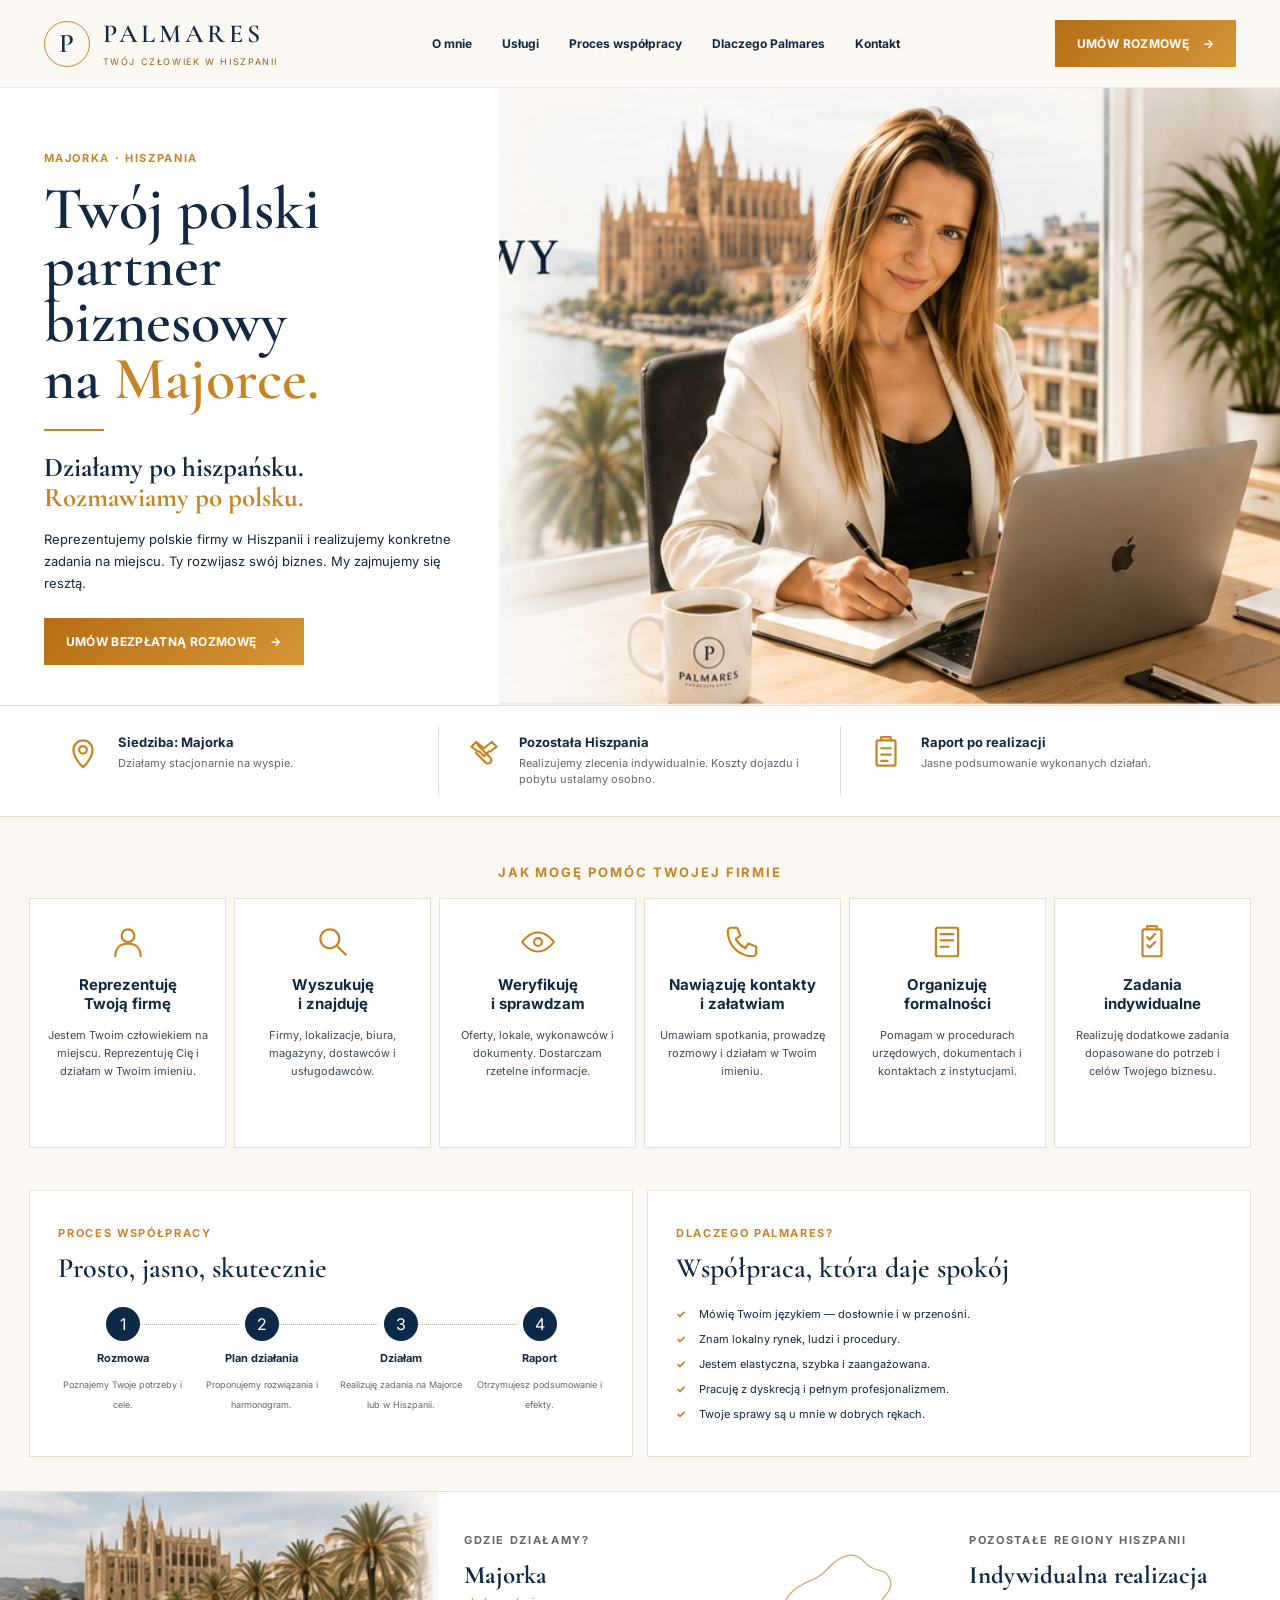
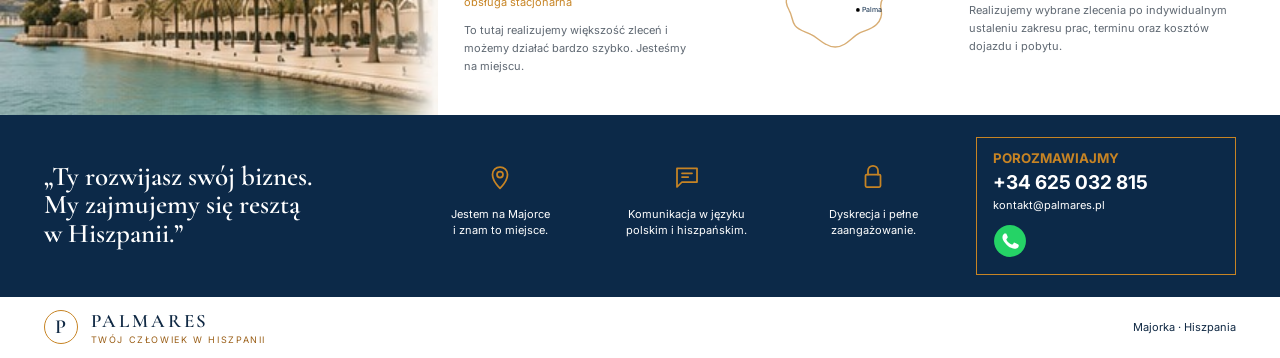
==== commit f128e0a6: "Add files via upload" ====
--- a/index.html
+++ b/index.html
@@ -1,3 +1,146 @@
-<!doctype html><html lang="pl"><head><meta charset="utf-8"><meta name="viewport" content="width=device-width,initial-scale=1"><title>Palmares — Twój polski partner biznesowy na Majorce</title><meta name="description" content="Reprezentacja polskich firm na Majorce. Konkretne zadania biznesowe realizowane na miejscu w Hiszpanii."><link rel="preconnect" href="https://fonts.googleapis.com"><link rel="preconnect" href="https://fonts.gstatic.com" crossorigin><link href="https://fonts.googleapis.com/css2?family=Cormorant+Garamond:wght@500;600;700&family=Inter:wght@400;500;600;700&display=swap" rel="stylesheet"><style>
-:root{--navy:#0b2745;--gold:#c68325;--cream:#fbf8f3;--line:#e9e0d5;--muted:#65707a}*{box-sizing:border-box}html{scroll-behavior:smooth}body{margin:0;background:var(--cream);color:var(--navy);font-family:Inter,Arial,sans-serif}a{color:inherit}header{height:82px;display:flex;align-items:center;justify-content:space-between;padding:0 3vw;background:#fcfaf6;position:sticky;top:0;z-index:10;border-bottom:1px solid var(--line)}.brand{display:flex;align-items:center;gap:12px;text-decoration:none}.mark{width:44px;height:44px;border:1px solid var(--gold);border-radius:50%;display:grid;place-items:center;font:600 25px 'Cormorant Garamond'}.brand strong{display:block;font:600 25px 'Cormorant Garamond';letter-spacing:.14em}.brand small{font-size:8px;letter-spacing:.18em;color:#9a5d15}nav{display:flex;gap:27px}nav a{font-size:11px;font-weight:700;text-decoration:none}.cta{background:linear-gradient(135deg,#b86f18,#d39736);color:#fff;text-decoration:none;text-transform:uppercase;font-size:11px;font-weight:700;padding:15px 20px;display:inline-flex;gap:14px}.hero{display:grid;grid-template-columns:42% 58%;min-height:472px;background:#fff}.hero-copy{padding:55px 4vw 42px}.eyebrow,.label{font-size:10px;letter-spacing:.16em;font-weight:700;color:var(--gold)}h1,h2{font-family:'Cormorant Garamond',serif}h1{font-size:clamp(48px,4.65vw,68px);line-height:.93;margin:19px 0 20px;font-weight:600}h1 em,.hero h2 em{color:var(--gold);font-style:normal}.rule{width:58px;height:2px;background:var(--gold);margin:23px 0}.hero h2{font-size:26px;line-height:1.12;margin:0 0 15px}.lead{font-size:12px;line-height:1.72;max-width:430px;margin-bottom:24px}.hero-img{min-height:472px;background:url("[data-uri]") center/cover no-repeat}.facts{display:grid;grid-template-columns:repeat(3,1fr);background:#fff;border-block:1px solid var(--line);padding:20px 4vw}.fact{display:flex;gap:15px;padding:6px 25px;border-right:1px solid var(--line)}.fact:last-child{border:0}svg{stroke:var(--gold);fill:none;stroke-width:1.5;stroke-linecap:round;stroke-linejoin:round}.fact svg{width:36px;height:36px;flex:none}.fact h3{font-size:12px;margin:0 0 5px}.fact p{font-size:10px;line-height:1.5;color:var(--muted);margin:0}section.pad{padding:32px 2.5vw}.section-title{text-align:center;margin-bottom:18px;font-size:12px;letter-spacing:.14em;color:var(--gold);font-weight:700}.cards{display:grid;grid-template-columns:repeat(6,1fr);gap:8px}.card{background:#fff;border:1px solid var(--line);padding:18px 12px;text-align:center;min-height:242px}.card svg{width:40px;height:40px}.card h3{font-size:14px;line-height:1.3;margin:10px 0}.card p{font-size:10px;line-height:1.65;color:#41505e}.mid{display:grid;grid-template-columns:1fr 1fr;gap:14px;padding-top:8px}.box{background:#fff;border:1px solid var(--line);padding:23px 28px}.box h2{font-size:27px;margin:6px 0 21px}.steps{display:grid;grid-template-columns:repeat(4,1fr);gap:10px}.step{text-align:center;position:relative}.step:not(:last-child):after{content:'';position:absolute;top:16px;left:62%;width:77%;border-top:1px dotted #aaa}.step b{width:32px;height:32px;border-radius:50%;background:var(--navy);color:#fff;display:grid;place-items:center;margin:0 auto 9px;position:relative;z-index:1}.step strong{display:block;font-size:10px}.step small{font-size:8px;line-height:1.45;color:var(--muted)}ul{list-style:none;padding:0;margin:0}li{font-size:10px;margin:10px 0;padding-left:21px;position:relative}li:before{content:'✓';position:absolute;left:0;color:var(--gold);font-weight:800}.coverage{display:grid;grid-template-columns:1.25fr .9fr .65fr 1fr;background:#fff;border-top:1px solid var(--line)}.mall{background:url("[data-uri]") center/cover no-repeat;min-height:180px}.cov{padding:25px 24px}.cov h2{font-size:25px;margin:7px 0 0}.cov p{font-size:10px;line-height:1.6;color:var(--muted)}.orange{color:var(--gold);font-size:10px}.map{display:grid;place-items:center}.map svg{width:82%;max-width:180px}.map path{fill:#ddb47d;stroke:none}.dark{display:grid;grid-template-columns:1.65fr .8fr .8fr .8fr 1.3fr;gap:16px;align-items:center;background:var(--navy);color:#fff;padding:21px 3.5vw}blockquote{font:600 25px/1.06 'Cormorant Garamond';margin:0}.benefit{text-align:center;font-size:10px;line-height:1.5}.benefit svg{width:29px;height:29px}.contact{border:1px solid var(--gold);padding:11px 14px}.contact small{display:block;color:var(--gold);font-weight:700}.contact a{display:block;text-decoration:none;font-size:10px;margin:3px 0}.contact .phone{font-size:18px;font-weight:700}footer{display:flex;justify-content:space-between;align-items:center;padding:12px 3.5vw;background:#fff;font-size:10px}.menu{display:none}@media(max-width:980px){nav{display:none}.hero{grid-template-columns:1fr}.hero-img{min-height:440px}.cards{grid-template-columns:repeat(3,1fr)}.coverage{grid-template-columns:1fr 1fr}.dark{grid-template-columns:1fr 1fr}.contact{grid-column:1/-1}}@media(max-width:640px){header{height:72px;padding:0 16px}.cta{display:none}.brand strong{font-size:20px}.hero-copy{padding:40px 20px}h1{font-size:51px}.hero-img{min-height:360px}.facts{grid-template-columns:1fr}.fact{border-right:0;border-bottom:1px solid var(--line)}.cards{grid-template-columns:1fr}.mid{grid-template-columns:1fr}.steps{grid-template-columns:1fr 1fr}.coverage{grid-template-columns:1fr}.dark{grid-template-columns:1fr}footer{flex-direction:column;gap:8px}}
-</style></head><body><header><a class="brand" href="#"><span class="mark">P</span><span><strong>PALMARES</strong><small>TWÓJ CZŁOWIEK W HISZPANII</small></span></a><nav><a href="#uslugi">O mnie</a><a href="#uslugi">Usługi</a><a href="#proces">Proces współpracy</a><a href="#dlaczego">Dlaczego Palmares</a><a href="#kontakt">Kontakt</a></nav><a class="cta" href="https://wa.me/34625032815">Umów rozmowę →</a></header><main><section class="hero"><div class="hero-copy"><p class="eyebrow">MAJORKA · HISZPANIA</p><h1>Twój polski<br>partner biznesowy<br>na <em>Majorce.</em></h1><div class="rule"></div><h2>Działamy po hiszpańsku.<br><em>Rozmawiamy po polsku.</em></h2><p class="lead">Reprezentujemy polskie firmy w Hiszpanii i realizujemy konkretne zadania na miejscu. Ty rozwijasz swój biznes. My zajmujemy się resztą.</p><a class="cta" href="https://wa.me/34625032815">Umów bezpłatną rozmowę →</a></div><div class="hero-img"></div></section><section class="facts"><article class="fact"><svg viewBox="0 0 24 24"><path d="M12 21s6-5.3 6-11a6 6 0 1 0-12 0c0 5.7 6 11 6 11Z"/><circle cx="12" cy="10" r="2.4"/></svg><div><h3>Siedziba: Majorka</h3><p>Działamy stacjonarnie na wyspie.</p></div></article><article class="fact"><svg viewBox="0 0 24 24"><path d="M8 11 4 8l3-3 5 4m4 2 4-3-3-3-5 4m-3 2 3 3m3-3-3 3m-5-2 6 6a2 2 0 0 0 3-3l-6-6m0 0-2-2"/></svg><div><h3>Pozostała Hiszpania</h3><p>Realizujemy zlecenia indywidualnie. Koszty dojazdu i pobytu ustalamy osobno.</p></div></article><article class="fact"><svg viewBox="0 0 24 24"><rect x="6" y="4" width="12" height="16" rx="1"/><path d="M9 4V2h6v2M9 9h6M9 13h6M9 17h4"/></svg><div><h3>Raport po realizacji</h3><p>Jasne podsumowanie wykonanych działań.</p></div></article></section><section id="uslugi" class="pad"><div class="section-title">JAK MOGĘ POMÓC TWOJEJ FIRMIE</div><div class="cards"><article class="card"><svg viewBox="0 0 24 24"><circle cx="12" cy="8" r="4"/><path d="M4 21c0-5 3-8 8-8s8 3 8 8"/></svg><h3>Reprezentuję<br>Twoją firmę</h3><p>Jestem Twoim człowiekiem na miejscu. Reprezentuję Cię i działam w Twoim imieniu.</p></article><article class="card"><svg viewBox="0 0 24 24"><circle cx="10" cy="10" r="6"/><path d="m15 15 5 5"/></svg><h3>Wyszukuję<br>i znajduję</h3><p>Firmy, lokalizacje, biura, magazyny, dostawców i usługodawców.</p></article><article class="card"><svg viewBox="0 0 24 24"><path d="M2 12s4-6 10-6 10 6 10 6-4 6-10 6S2 12 2 12Z"/><circle cx="12" cy="12" r="2.5"/></svg><h3>Weryfikuję<br>i sprawdzam</h3><p>Oferty, lokale, wykonawców i dokumenty. Dostarczam rzetelne informacje.</p></article><article class="card"><svg viewBox="0 0 24 24"><path d="M5 3h4l2 5-3 2a16 16 0 0 0 6 6l2-3 5 2v4c0 1-1 2-2 2C10 21 3 14 3 5c0-1 1-2 2-2Z"/></svg><h3>Nawiązuję kontakty<br>i załatwiam</h3><p>Umawiam spotkania, prowadzę rozmowy i działam w Twoim imieniu.</p></article><article class="card"><svg viewBox="0 0 24 24"><rect x="5" y="3" width="14" height="18" rx="1"/><path d="M8 7h8M8 11h8M8 15h5"/></svg><h3>Organizuję<br>formalności</h3><p>Pomagam w procedurach urzędowych, dokumentach i kontaktach z instytucjami.</p></article><article class="card"><svg viewBox="0 0 24 24"><rect x="6" y="4" width="12" height="17" rx="1"/><path d="M9 4V2h6v2M9 9l1.5 1.5L14 7M9 14l1.5 1.5L14 12"/></svg><h3>Zadania<br>indywidualne</h3><p>Realizuję zadania dopasowane do potrzeb i celów Twojego biznesu.</p></article></div></section><section class="mid pad"><div class="box" id="proces"><p class="label">PROCES WSPÓŁPRACY</p><h2>Prosto, jasno, skutecznie</h2><div class="steps"><div class="step"><b>1</b><strong>Rozmowa</strong><small>Poznajemy Twoje potrzeby i cele.</small></div><div class="step"><b>2</b><strong>Plan działania</strong><small>Proponujemy rozwiązania i harmonogram.</small></div><div class="step"><b>3</b><strong>Działam</strong><small>Realizuję zadania na miejscu.</small></div><div class="step"><b>4</b><strong>Raport</strong><small>Otrzymujesz podsumowanie i efekty.</small></div></div></div><div class="box" id="dlaczego"><p class="label">DLACZEGO PALMARES?</p><h2>Współpraca, która daje spokój</h2><ul><li>Mówię Twoim językiem — dosłownie i w przenośni.</li><li>Znam lokalny rynek, ludzi i procedury.</li><li>Jestem elastyczna, szybka i zaangażowana.</li><li>Pracuję z dyskrecją i pełnym profesjonalizmem.</li><li>Twoje sprawy są u mnie w dobrych rękach.</li></ul></div></section><section class="coverage"><div class="mall"></div><div class="cov"><p class="label">GDZIE DZIAŁAMY?</p><h2>Majorka</h2><span class="orange">obsługa stacjonarna</span><p>To tutaj realizujemy większość zleceń i możemy działać bardzo szybko. Jesteśmy na miejscu.</p></div><div class="map"><svg viewBox="0 0 320 220"><path d="M58 57l31-15 31 6 19-16 25 11 16-5 28 18 28-2 13 20 31 9-8 24-20 8-2 28-24 6-15 23-31-6-25 10-18-18-22-6-10-21-23-8 7-23-15-17 10-20Z"/></svg></div><div class="cov"><p class="label">POZOSTAŁE REGIONY HISZPANII</p><h2>Indywidualna realizacja</h2><p>Realizujemy wybrane zlecenia po ustaleniu zakresu prac, terminu oraz kosztów dojazdu i pobytu.</p></div></section><section class="dark" id="kontakt"><blockquote>„Ty rozwijasz swój biznes.<br>My zajmujemy się resztą<br>w Hiszpanii.”</blockquote><div class="benefit"><svg viewBox="0 0 24 24"><path d="M12 21s6-5.3 6-11a6 6 0 1 0-12 0c0 5.7 6 11 6 11Z"/><circle cx="12" cy="10" r="2.4"/></svg><p>Jestem na Majorce<br>i znam to miejsce.</p></div><div class="benefit"><svg viewBox="0 0 24 24"><path d="M4 5h16v11H8l-4 4V5Z"/><path d="M8 9h8M8 12h5"/></svg><p>Komunikacja w języku<br>polskim i hiszpańskim.</p></div><div class="benefit"><svg viewBox="0 0 24 24"><rect x="6" y="10" width="12" height="10" rx="1"/><path d="M8 10V7a4 4 0 0 1 8 0v3"/></svg><p>Dyskrecja i pełne<br>zaangażowanie.</p></div><div class="contact"><small>POROZMAWIAJMY</small><a class="phone" href="tel:+34625032815">+34 625 032 815</a><a href="mailto:paulinapaula720@gmail.com">paulinapaula720@gmail.com</a><a href="https://wa.me/34625032815">WhatsApp</a></div></section></main><footer><a class="brand" href="#"><span class="mark">P</span><span><strong>PALMARES</strong><small>TWÓJ CZŁOWIEK W HISZPANII</small></span></a><span>Majorka · Hiszpania</span></footer></body></html>+<!doctype html>
+<html lang="pl">
+<head>
+<meta charset="utf-8">
+<meta name="viewport" content="width=device-width, initial-scale=1">
+<title>Palmares — Twój polski partner biznesowy na Majorce</title>
+<meta name="description" content="Palmares reprezentuje polskie firmy na Majorce i realizuje konkretne zadania biznesowe w Hiszpanii.">
+<meta name="theme-color" content="#0c2948">
+<link rel="preconnect" href="https://fonts.googleapis.com">
+<link rel="preconnect" href="https://fonts.gstatic.com" crossorigin>
+<link href="https://fonts.googleapis.com/css2?family=Cormorant+Garamond:wght@500;600;700&family=Inter:wght@400;500;600;700&display=swap" rel="stylesheet">
+<style>
+:root{--navy:#0c2948;--gold:#c78424;--cream:#fbf8f3;--white:#fff;--ink:#102944;--muted:#5f6872;--line:#e8dfd3}
+*{box-sizing:border-box}html{scroll-behavior:smooth}body{margin:0;background:var(--cream);color:var(--ink);font-family:Inter,Arial,sans-serif}a{color:inherit}
+.site-header{height:88px;display:flex;align-items:center;justify-content:space-between;padding:0 3.4vw;background:rgba(251,248,243,.98);position:sticky;top:0;z-index:20;border-bottom:1px solid #eee7dd;backdrop-filter:blur(12px)}
+.brand{display:flex;align-items:center;gap:13px;text-decoration:none;min-width:max-content}.brand-mark{width:46px;height:46px;border:1px solid var(--gold);border-radius:50%;display:grid;place-items:center;font:600 27px "Cormorant Garamond",serif}
+.brand-copy strong{display:block;font:600 26px "Cormorant Garamond",serif;letter-spacing:.15em}.brand-copy small{font-size:9px;letter-spacing:.18em;color:#9a5e16}
+nav{display:flex;gap:30px}nav a{text-decoration:none;font-size:12px;font-weight:700}.nav-cta,.button{background:linear-gradient(135deg,#b56e16,#d49535);color:#fff;text-decoration:none;text-transform:uppercase;font-weight:700;font-size:12px;letter-spacing:.03em;padding:16px 22px;display:inline-flex;gap:14px;align-items:center}
+.menu-button{display:none;background:none;border:0;padding:8px}.menu-button span{display:block;width:24px;height:2px;background:var(--navy);margin:5px 0}
+.hero{display:grid;grid-template-columns:39% 61%;background:#fff;min-height:470px}.hero-copy{padding:52px 3.4vw 40px;align-self:center}.eyebrow,.small-label,.section-title p{font-size:11px;letter-spacing:.15em;color:var(--gold);font-weight:700}
+h1,h2{font-family:"Cormorant Garamond",serif}h1{font-size:clamp(44px,4.7vw,68px);line-height:.94;margin:16px 0 18px;font-weight:600}h1 em,h2 em{font-style:normal;color:var(--gold)}.gold-rule{width:60px;height:2px;background:var(--gold);margin:22px 0}.hero h2{font-size:27px;line-height:1.12;margin:0 0 14px}.lead{font-size:13px;line-height:1.7;max-width:470px;margin:0 0 24px}
+.hero-image{background-image:url("[data-uri]");background-size:cover;background-position:center;min-height:470px}
+.facts{display:grid;grid-template-columns:repeat(3,1fr);background:#fff;border-top:1px solid var(--line);border-bottom:1px solid var(--line);padding:20px 3vw}.facts article{display:flex;gap:16px;padding:8px 26px;border-right:1px solid var(--line)}.facts article:last-child{border-right:none}.fact-icon svg,.card-icon svg,.benefit-icon svg{width:38px;height:38px;stroke:var(--gold);fill:none;stroke-width:1.4;stroke-linecap:round;stroke-linejoin:round}.facts h3{font-size:13px;margin:0 0 5px}.facts p{font-size:11px;line-height:1.5;margin:0;color:var(--muted)}
+.section-pad{padding:34px 2.3vw}.section-title{text-align:center;margin-bottom:18px}.section-title p{font-size:13px}.cards{display:grid;grid-template-columns:repeat(6,1fr);gap:8px}.cards article{background:#fff;border:1px solid var(--line);padding:18px 13px;text-align:center;min-height:250px;transition:.25s ease}.cards article:hover{transform:translateY(-4px);box-shadow:0 12px 30px rgba(12,41,72,.08)}.card-icon{height:50px;display:grid;place-items:center;margin-bottom:8px}.cards h3{font-size:15px;line-height:1.3;margin:8px 0 12px}.cards p{font-size:11px;line-height:1.65;color:#3e4a56}
+.info-grid{display:grid;grid-template-columns:1fr 1fr;gap:14px;padding-top:8px}.info-box{background:#fff;border:1px solid var(--line);padding:24px 28px}.info-box h2{font-size:28px;margin:6px 0 22px;font-weight:600}.steps{display:grid;grid-template-columns:repeat(4,1fr);gap:10px}.steps div{text-align:center;position:relative}.steps div:not(:last-child)::after{content:"";position:absolute;top:17px;left:60%;width:80%;border-top:1px dotted #b8ad9e}.steps span{width:34px;height:34px;border-radius:50%;background:var(--navy);color:#fff;display:grid;place-items:center;margin:0 auto 10px;position:relative;z-index:1}.steps strong{display:block;font-size:11px;margin-bottom:7px}.steps small{font-size:9px;line-height:1.45;color:var(--muted)}.info-box ul{list-style:none;padding:0;margin:0}.info-box li{font-size:11px;margin:11px 0;padding-left:23px;position:relative}.info-box li::before{content:"✓";position:absolute;left:0;color:var(--gold);font-weight:800}
+.coverage{display:grid;grid-template-columns:1.3fr .85fr .65fr 1fr;background:#fff;border-top:1px solid var(--line)}.coverage-photo{background-image:url("[data-uri]");background-size:cover;background-position:center;min-height:190px}.coverage-copy{padding:28px 26px}.coverage-copy h2{font-size:25px;margin:7px 0 0}.coverage-copy p{font-size:11px;line-height:1.65;color:var(--muted)}.orange{font-size:11px;color:var(--gold)}.coverage-map{display:grid;place-items:center}.coverage-map svg{width:85%;max-width:210px}.coverage-map path{fill:#d8ad73}
+.dark-band{display:grid;grid-template-columns:1.7fr .8fr .8fr .8fr 1.25fr;gap:20px;align-items:center;background:var(--navy);color:#fff;padding:22px 3.4vw}.dark-band blockquote{font:600 27px/1.05 "Cormorant Garamond",serif;margin:0;color:#fff}.benefit{text-align:center;font-size:11px}.benefit-icon svg{width:30px;height:30px}.benefit p{line-height:1.5}.contact-box{border:1px solid var(--gold);padding:12px 16px}.contact-box small{color:var(--gold);display:block;font-weight:700;margin-bottom:5px}.contact-box a{display:block;text-decoration:none;font-size:11px;margin:4px 0}.contact-box .phone{font-size:19px;font-weight:700}.whatsapp{color:#61c46d}
+footer{display:flex;align-items:center;justify-content:space-between;padding:12px 3.4vw;background:#fff;font-size:11px}.footer-brand .brand-mark{width:34px;height:34px;font-size:20px}.footer-brand .brand-copy strong{font-size:19px}
+.floating-whatsapp{display:none;position:fixed;right:18px;bottom:18px;width:52px;height:52px;border-radius:50%;background:#25d366;color:#fff;text-decoration:none;font-weight:800;place-items:center;z-index:30;box-shadow:0 8px 24px rgba(0,0,0,.22)}
+@media(max-width:1100px){nav{display:none;position:absolute;top:74px;left:0;right:0;background:#fff;padding:18px;flex-direction:column;border-bottom:1px solid var(--line)}nav.open{display:flex}.menu-button{display:block}.hero{grid-template-columns:1fr}.hero-image{min-height:480px}.cards{grid-template-columns:repeat(3,1fr)}.coverage{grid-template-columns:1fr 1fr}.dark-band{grid-template-columns:1fr 1fr}.contact-box{grid-column:1/-1}}
+@media(max-width:700px){.site-header{height:74px;padding:0 16px}.nav-cta{display:none}.brand-copy strong{font-size:20px}.hero-copy{padding:42px 20px}h1{font-size:52px}.hero-image{min-height:360px}.facts{grid-template-columns:1fr}.facts article{border-right:none;border-bottom:1px solid var(--line)}.facts article:last-child{border-bottom:none}.cards{grid-template-columns:1fr}.info-grid{grid-template-columns:1fr}.steps{grid-template-columns:1fr 1fr}.coverage{grid-template-columns:1fr}.coverage-map{padding:15px}.dark-band{grid-template-columns:1fr}footer{flex-direction:column;gap:10px}.floating-whatsapp{display:grid}}
+
+.whatsapp-icon-link{display:inline-flex!important;align-items:center;justify-content:center;width:34px;height:34px;margin-top:8px!important}
+.whatsapp-icon{width:34px;height:34px;display:block}
+.coverage-map svg{overflow:visible}
+.coverage-map path{fill:none!important;stroke:#d8ad73;stroke-width:2.4;stroke-linecap:round;stroke-linejoin:round}
+
+</style>
+</head>
+<body>
+<header class="site-header">
+  <a class="brand" href="#start"><span class="brand-mark">P</span><span class="brand-copy"><strong>PALMARES</strong><small>TWÓJ CZŁOWIEK W HISZPANII</small></span></a>
+  <button class="menu-button" aria-expanded="false" aria-controls="main-nav" aria-label="Otwórz menu"><span></span><span></span><span></span></button>
+  <nav id="main-nav">
+    <a href="#o-mnie">O mnie</a><a href="#uslugi">Usługi</a><a href="#proces">Proces współpracy</a><a href="#dlaczego">Dlaczego Palmares</a><a href="#kontakt">Kontakt</a>
+  </nav>
+  <a class="nav-cta" href="https://wa.me/34625032815" target="_blank" rel="noopener">Umów rozmowę <span>→</span></a>
+</header>
+
+<main id="start">
+<section class="hero">
+  <div class="hero-copy">
+    <p class="eyebrow">MAJORKA · HISZPANIA</p>
+    <h1>Twój polski<br>partner biznesowy<br>na <em>Majorce.</em></h1>
+    <div class="gold-rule"></div>
+    <h2>Działamy po hiszpańsku.<br><em>Rozmawiamy po polsku.</em></h2>
+    <p class="lead">Reprezentujemy polskie firmy w Hiszpanii i realizujemy konkretne zadania na miejscu. Ty rozwijasz swój biznes. My zajmujemy się resztą.</p>
+    <a class="button" href="https://wa.me/34625032815" target="_blank" rel="noopener">Umów bezpłatną rozmowę <span>→</span></a>
+  </div>
+  <div class="hero-image" role="img" aria-label="Paulina przy biurku na Majorce"></div>
+</section>
+
+<section class="facts">
+  <article><span class="fact-icon"><svg viewBox="0 0 24 24"><path d="M12 21s6-5.3 6-11a6 6 0 1 0-12 0c0 5.7 6 11 6 11Z"/><circle cx="12" cy="10" r="2.4"/></svg></span><div><h3>Siedziba: Majorka</h3><p>Działamy stacjonarnie na wyspie.</p></div></article>
+  <article><span class="fact-icon"><svg viewBox="0 0 24 24"><path d="M8 11 4 8l3-3 5 4m4 2 4-3-3-3-5 4m-3 2 3 3m3-3-3 3m-5-2 6 6a2 2 0 0 0 3-3l-6-6m0 0-2-2"/></svg></span><div><h3>Pozostała Hiszpania</h3><p>Realizujemy zlecenia indywidualnie. Koszty dojazdu i pobytu ustalamy osobno.</p></div></article>
+  <article><span class="fact-icon"><svg viewBox="0 0 24 24"><rect x="6" y="4" width="12" height="16" rx="1"/><path d="M9 4V2h6v2M9 9h6M9 13h6M9 17h4"/></svg></span><div><h3>Raport po realizacji</h3><p>Jasne podsumowanie wykonanych działań.</p></div></article>
+</section>
+
+<section id="uslugi" class="services section-pad">
+  <div class="section-title"><p>JAK MOGĘ POMÓC TWOJEJ FIRMIE</p></div>
+  <div class="cards">
+    <article><div class="card-icon"><svg viewBox="0 0 24 24"><circle cx="12" cy="8" r="4"/><path d="M4 21c0-5 3-8 8-8s8 3 8 8"/></svg></div><h3>Reprezentuję<br>Twoją firmę</h3><p>Jestem Twoim człowiekiem na miejscu. Reprezentuję Cię i działam w Twoim imieniu.</p></article>
+    <article><div class="card-icon"><svg viewBox="0 0 24 24"><circle cx="10" cy="10" r="6"/><path d="m15 15 5 5"/></svg></div><h3>Wyszukuję<br>i znajduję</h3><p>Firmy, lokalizacje, biura, magazyny, dostawców i usługodawców.</p></article>
+    <article><div class="card-icon"><svg viewBox="0 0 24 24"><path d="M2 12s4-6 10-6 10 6 10 6-4 6-10 6S2 12 2 12Z"/><circle cx="12" cy="12" r="2.5"/></svg></div><h3>Weryfikuję<br>i sprawdzam</h3><p>Oferty, lokale, wykonawców i dokumenty. Dostarczam rzetelne informacje.</p></article>
+    <article><div class="card-icon"><svg viewBox="0 0 24 24"><path d="M5 3h4l2 5-3 2a16 16 0 0 0 6 6l2-3 5 2v4c0 1-1 2-2 2C10 21 3 14 3 5c0-1 1-2 2-2Z"/></svg></div><h3>Nawiązuję kontakty<br>i załatwiam</h3><p>Umawiam spotkania, prowadzę rozmowy i działam w Twoim imieniu.</p></article>
+    <article><div class="card-icon"><svg viewBox="0 0 24 24"><rect x="5" y="3" width="14" height="18" rx="1"/><path d="M8 7h8M8 11h8M8 15h5"/></svg></div><h3>Organizuję<br>formalności</h3><p>Pomagam w procedurach urzędowych, dokumentach i kontaktach z instytucjami.</p></article>
+    <article><div class="card-icon"><svg viewBox="0 0 24 24"><rect x="6" y="4" width="12" height="17" rx="1"/><path d="M9 4V2h6v2M9 9l1.5 1.5L14 7M9 14l1.5 1.5L14 12"/></svg></div><h3>Zadania<br>indywidualne</h3><p>Realizuję dodatkowe zadania dopasowane do potrzeb i celów Twojego biznesu.</p></article>
+  </div>
+</section>
+
+<section class="info-grid section-pad">
+  <div id="proces" class="info-box">
+    <p class="small-label">PROCES WSPÓŁPRACY</p><h2>Prosto, jasno, skutecznie</h2>
+    <div class="steps"><div><span>1</span><strong>Rozmowa</strong><small>Poznajemy Twoje potrzeby i cele.</small></div><div><span>2</span><strong>Plan działania</strong><small>Proponujemy rozwiązania i harmonogram.</small></div><div><span>3</span><strong>Działam</strong><small>Realizuję zadania na Majorce lub w Hiszpanii.</small></div><div><span>4</span><strong>Raport</strong><small>Otrzymujesz podsumowanie i efekty.</small></div></div>
+  </div>
+  <div id="dlaczego" class="info-box">
+    <p class="small-label">DLACZEGO PALMARES?</p><h2>Współpraca, która daje spokój</h2>
+    <ul><li>Mówię Twoim językiem — dosłownie i w przenośni.</li><li>Znam lokalny rynek, ludzi i procedury.</li><li>Jestem elastyczna, szybka i zaangażowana.</li><li>Pracuję z dyskrecją i pełnym profesjonalizmem.</li><li>Twoje sprawy są u mnie w dobrych rękach.</li></ul>
+  </div>
+</section>
+
+<section id="o-mnie" class="coverage">
+  <div class="coverage-photo"></div>
+  <div class="coverage-copy"><p class="small-label">GDZIE DZIAŁAMY?</p><h2>Majorka</h2><span class="orange">obsługa stacjonarna</span><p>To tutaj realizujemy większość zleceń i możemy działać bardzo szybko. Jesteśmy na miejscu.</p></div>
+  <div class="coverage-map" aria-label="Kontur Majorki">
+<svg viewBox="0 0 320 220" role="img" aria-hidden="true">
+  <path d="M84 95
+  C94 83,108 76,123 70
+  C133 66,143 58,151 49
+  C160 39,173 30,187 28
+  C197 27,207 33,214 41
+  C221 49,229 52,238 54
+  C248 56,255 63,257 72
+  C259 81,255 90,248 97
+  C242 103,239 112,241 121
+  C243 131,240 140,233 147
+  C225 155,214 157,205 161
+  C195 166,188 175,178 181
+  C168 187,156 187,146 181
+  C136 176,129 168,120 164
+  C110 159,99 157,93 149
+  C87 141,88 131,83 123
+  C78 114,74 104,84 95 Z"/>
+  <circle cx="201" cy="122" r="3.2"/>
+  <text x="208" y="126" font-size="12" fill="#0c2948" font-family="Inter, Arial, sans-serif">Palma</text>
+</svg>
+</div>
+  <div class="coverage-copy"><p class="small-label">POZOSTAŁE REGIONY HISZPANII</p><h2>Indywidualna realizacja</h2><p>Realizujemy wybrane zlecenia po indywidualnym ustaleniu zakresu prac, terminu oraz kosztów dojazdu i pobytu.</p></div>
+</section>
+
+<section id="kontakt" class="dark-band">
+  <blockquote>„Ty rozwijasz swój biznes.<br>My zajmujemy się resztą<br>w Hiszpanii.”</blockquote>
+  <div cla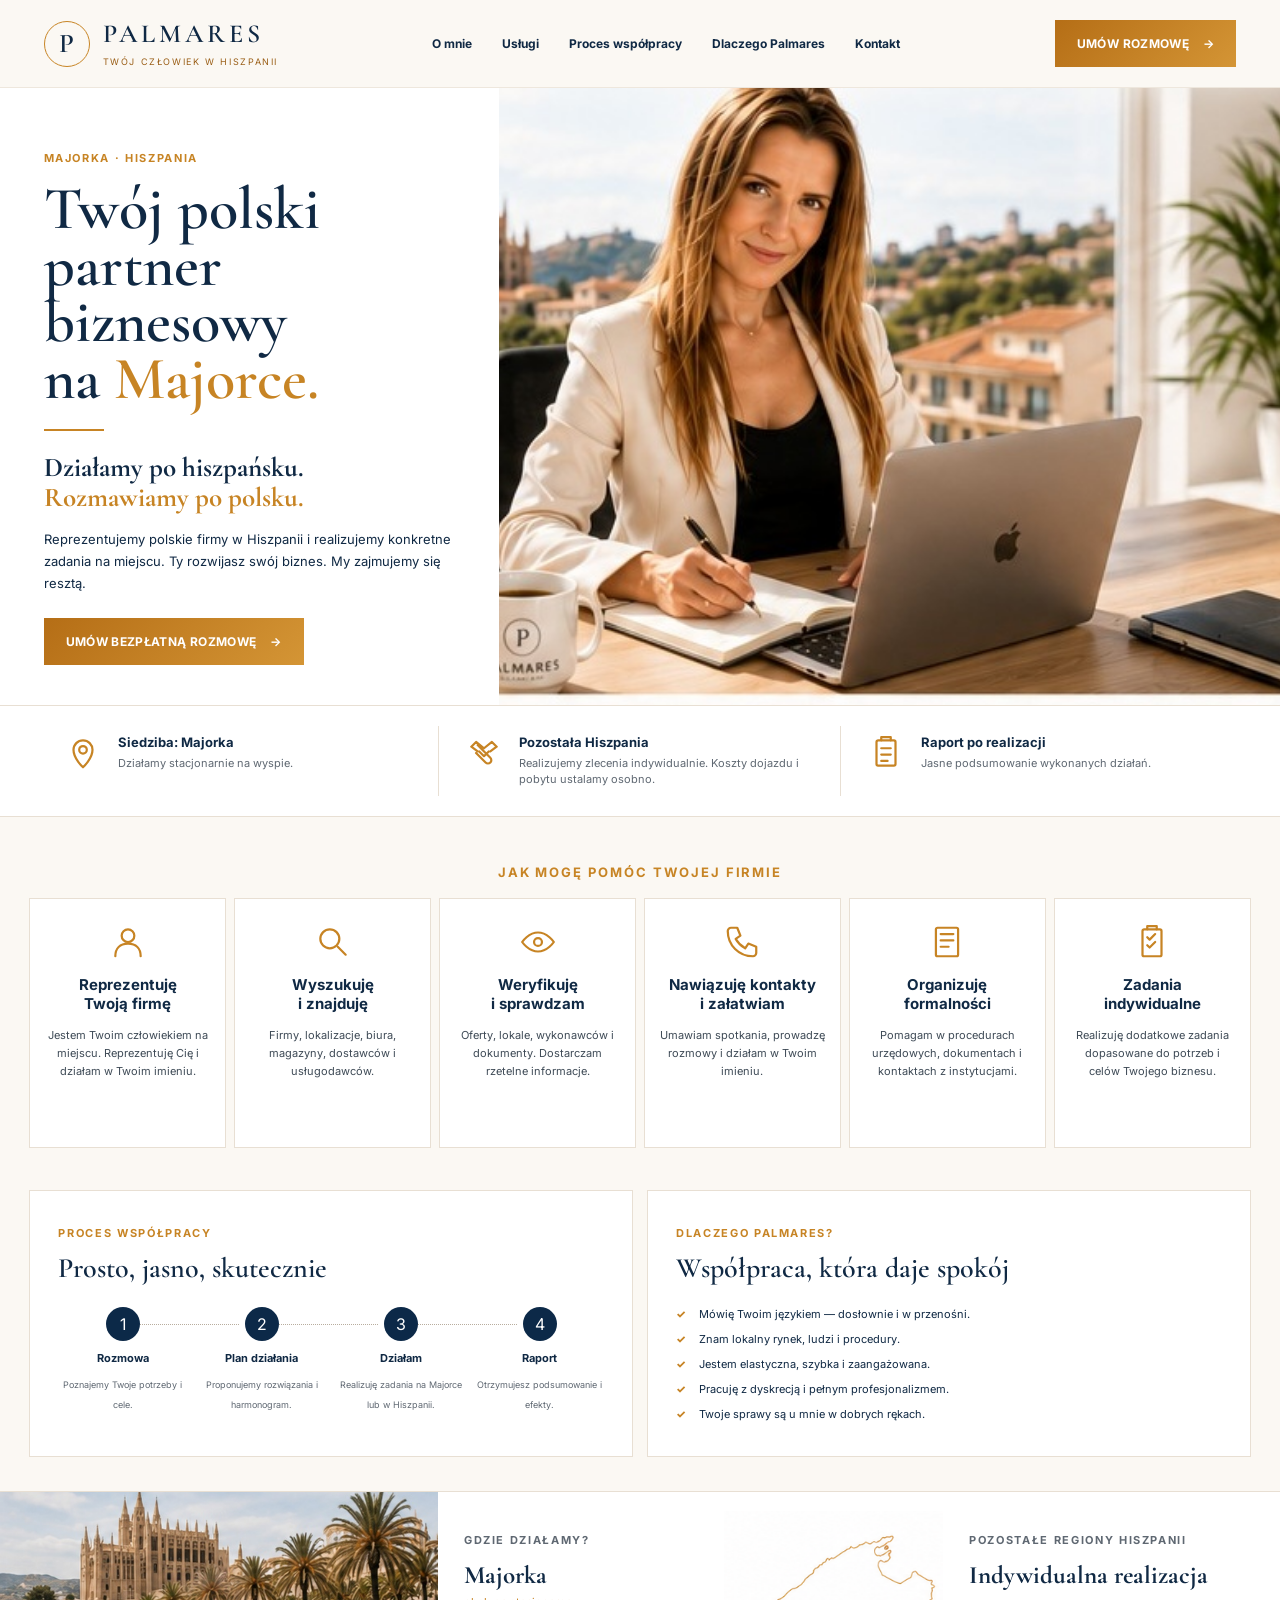
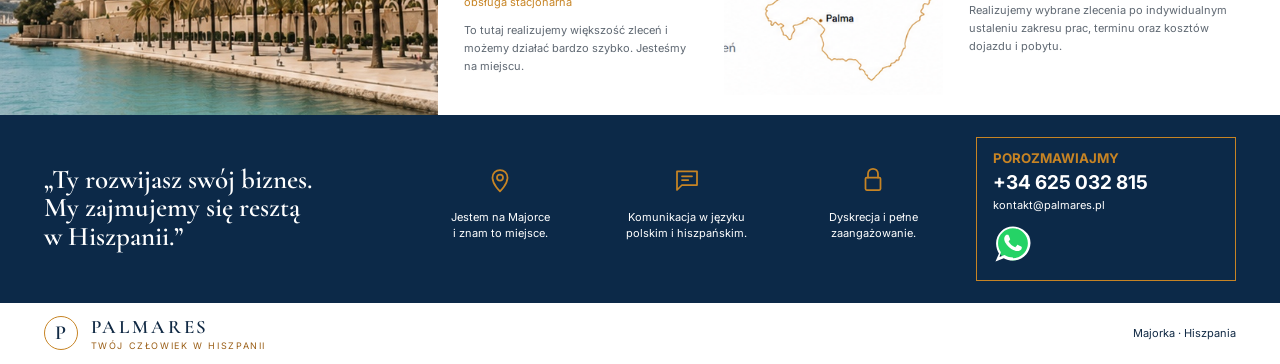
==== commit b537a6f1: "Add files via upload" ====
--- a/index.html
+++ b/index.html
@@ -19,11 +19,11 @@
 .menu-button{display:none;background:none;border:0;padding:8px}.menu-button span{display:block;width:24px;height:2px;background:var(--navy);margin:5px 0}
 .hero{display:grid;grid-template-columns:39% 61%;background:#fff;min-height:470px}.hero-copy{padding:52px 3.4vw 40px;align-self:center}.eyebrow,.small-label,.section-title p{font-size:11px;letter-spacing:.15em;color:var(--gold);font-weight:700}
 h1,h2{font-family:"Cormorant Garamond",serif}h1{font-size:clamp(44px,4.7vw,68px);line-height:.94;margin:16px 0 18px;font-weight:600}h1 em,h2 em{font-style:normal;color:var(--gold)}.gold-rule{width:60px;height:2px;background:var(--gold);margin:22px 0}.hero h2{font-size:27px;line-height:1.12;margin:0 0 14px}.lead{font-size:13px;line-height:1.7;max-width:470px;margin:0 0 24px}
-.hero-image{background-image:url("[data-uri]");background-size:cover;background-position:center;min-height:470px}
+.hero-image{background-image:url("[data-uri]");background-size:cover;background-position:center;min-height:470px}
 .facts{display:grid;grid-template-columns:repeat(3,1fr);background:#fff;border-top:1px solid var(--line);border-bottom:1px solid var(--line);padding:20px 3vw}.facts article{display:flex;gap:16px;padding:8px 26px;border-right:1px solid var(--line)}.facts article:last-child{border-right:none}.fact-icon svg,.card-icon svg,.benefit-icon svg{width:38px;height:38px;stroke:var(--gold);fill:none;stroke-width:1.4;stroke-linecap:round;stroke-linejoin:round}.facts h3{font-size:13px;margin:0 0 5px}.facts p{font-size:11px;line-height:1.5;margin:0;color:var(--muted)}
 .section-pad{padding:34px 2.3vw}.section-title{text-align:center;margin-bottom:18px}.section-title p{font-size:13px}.cards{display:grid;grid-template-columns:repeat(6,1fr);gap:8px}.cards article{background:#fff;border:1px solid var(--line);padding:18px 13px;text-align:center;min-height:250px;transition:.25s ease}.cards article:hover{transform:translateY(-4px);box-shadow:0 12px 30px rgba(12,41,72,.08)}.card-icon{height:50px;display:grid;place-items:center;margin-bottom:8px}.cards h3{font-size:15px;line-height:1.3;margin:8px 0 12px}.cards p{font-size:11px;line-height:1.65;color:#3e4a56}
 .info-grid{display:grid;grid-template-columns:1fr 1fr;gap:14px;padding-top:8px}.info-box{background:#fff;border:1px solid var(--line);padding:24px 28px}.info-box h2{font-size:28px;margin:6px 0 22px;font-weight:600}.steps{display:grid;grid-template-columns:repeat(4,1fr);gap:10px}.steps div{text-align:center;position:relative}.steps div:not(:last-child)::after{content:"";position:absolute;top:17px;left:60%;width:80%;border-top:1px dotted #b8ad9e}.steps span{width:34px;height:34px;border-radius:50%;background:var(--navy);color:#fff;display:grid;place-items:center;margin:0 auto 10px;position:relative;z-index:1}.steps strong{display:block;font-size:11px;margin-bottom:7px}.steps small{font-size:9px;line-height:1.45;color:var(--muted)}.info-box ul{list-style:none;padding:0;margin:0}.info-box li{font-size:11px;margin:11px 0;padding-left:23px;position:relative}.info-box li::before{content:"✓";position:absolute;left:0;color:var(--gold);font-weight:800}
-.coverage{display:grid;grid-template-columns:1.3fr .85fr .65fr 1fr;background:#fff;border-top:1px solid var(--line)}.coverage-photo{background-image:url("[data-uri]");background-size:cover;background-position:center;min-height:190px}.coverage-copy{padding:28px 26px}.coverage-copy h2{font-size:25px;margin:7px 0 0}.coverage-copy p{font-size:11px;line-height:1.65;color:var(--muted)}.orange{font-size:11px;color:var(--gold)}.coverage-map{display:grid;place-items:center}.coverage-map svg{width:85%;max-width:210px}.coverage-map path{fill:#d8ad73}
+.coverage{display:grid;grid-template-columns:1.3fr .85fr .65fr 1fr;background:#fff;border-top:1px solid var(--line)}.coverage-photo{background-image:url("[data-uri]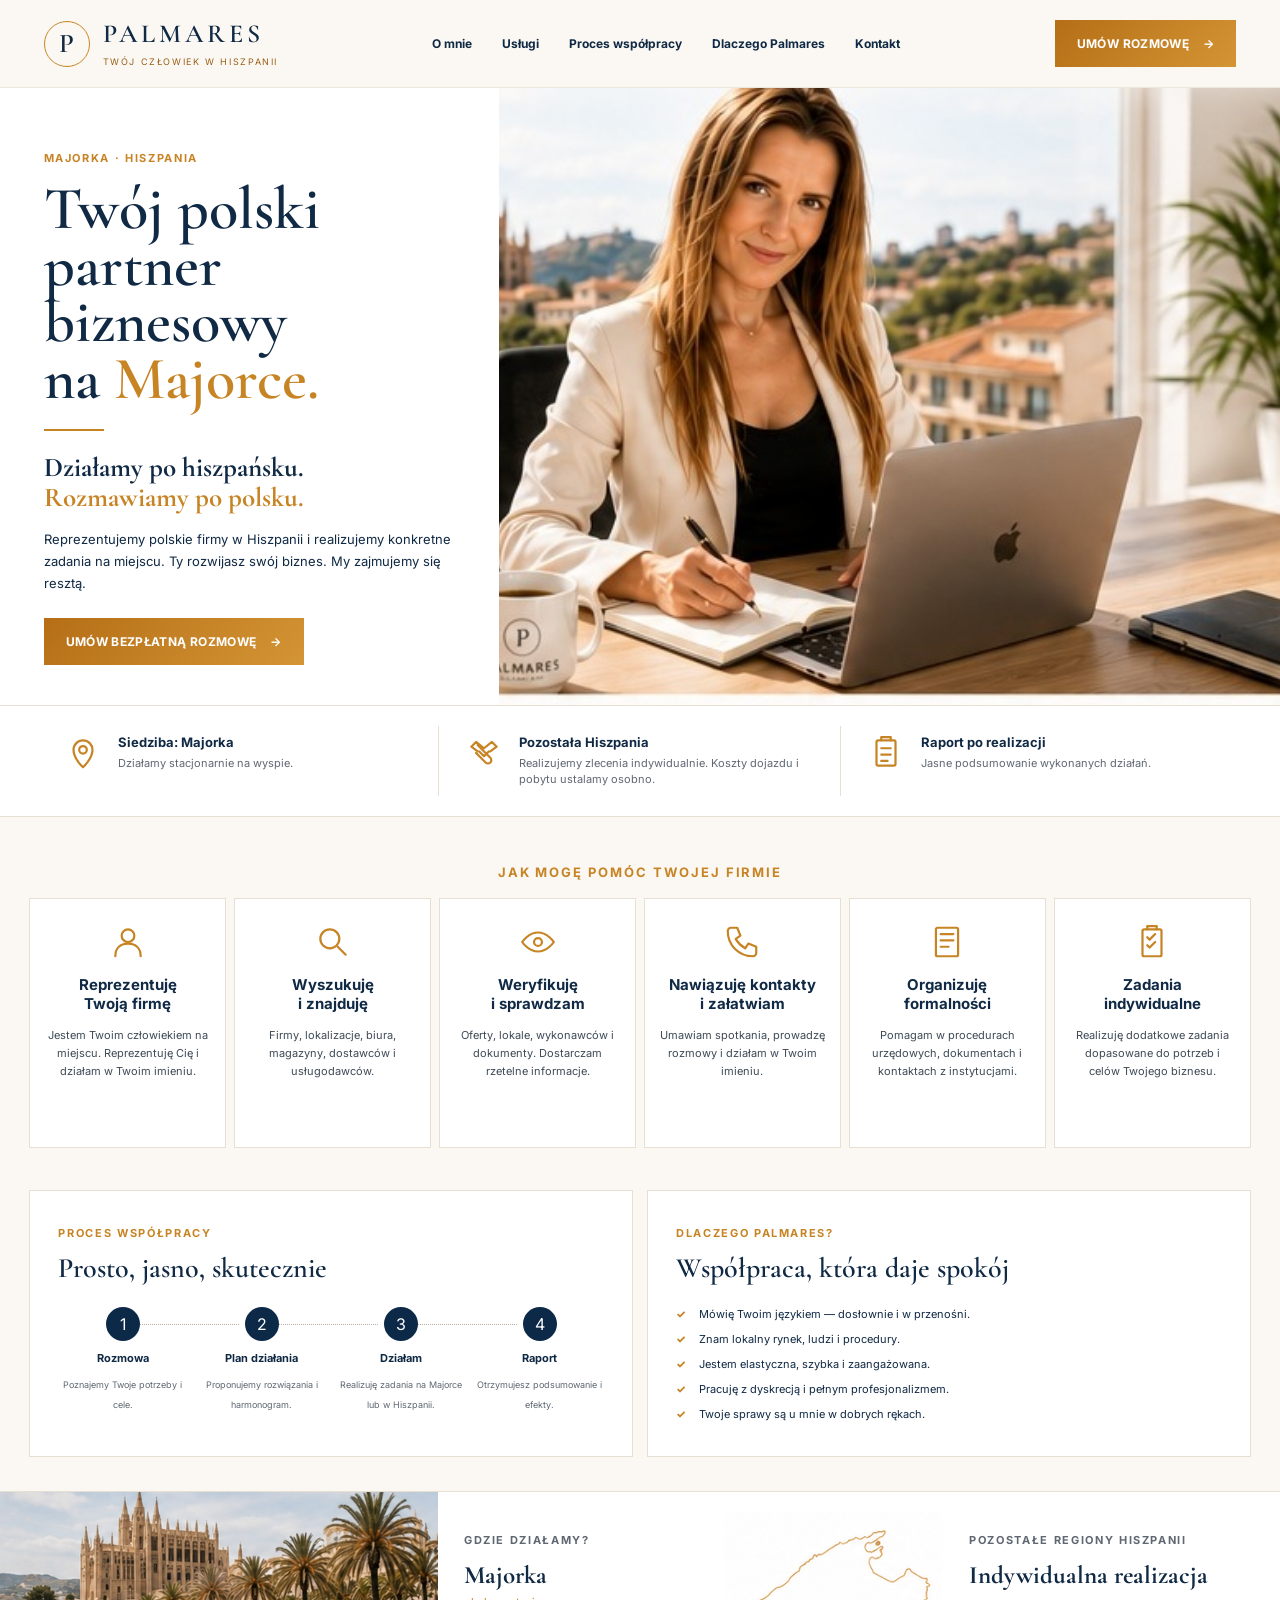
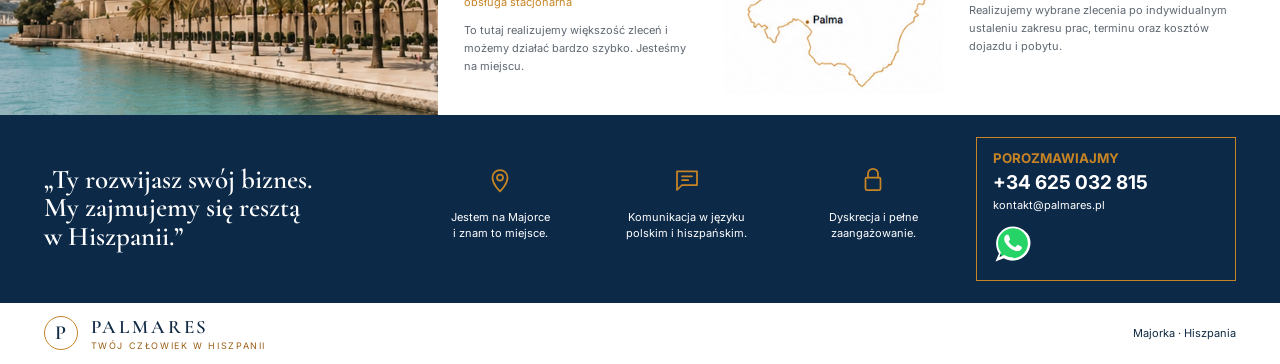
==== commit 6b1274fa: "Add files via upload" ====
--- a/index.html
+++ b/index.html
@@ -97,7 +97,7 @@
 <section id="o-mnie" class="coverage">
   <div class="coverage-photo"></div>
   <div class="coverage-copy"><p class="small-label">GDZIE DZIAŁAMY?</p><h2>Majorka</h2><span class="orange">obsługa stacjonarna</span><p>To tutaj realizujemy większość zleceń i możemy działać bardzo szybko. Jesteśmy na miejscu.</p></div>
-  <div class="coverage-map" aria-label="Mapa Majorki"><img class="mallorca-map-image" src="[data-uri]" alt="Kontur Majorki z zaznaczoną Palmą"></div><div class="coverage-copy"><p class="small-label">POZOSTAŁE REGIONY HISZPANII</p><h2>Indywidualna realizacja</h2><p>Realizujemy wybrane zlecenia po indywidualnym ustaleniu zakresu prac, terminu oraz kosztów dojazdu i pobytu.</p></div>
+  <div class="coverage-map" aria-label="Mapa Majorki"><img class="mallorca-map-image" src="[data-uri]" alt="Kontur Majorki z zaznaczoną Palmą"></div><div class="coverage-copy"><p class="small-label">POZOSTAŁE REGIONY HISZPANII</p><h2>Indywidualna realizacja</h2><p>Realizujemy wybrane zlecenia po indywidualnym ustaleniu zakresu prac, terminu oraz kosztów dojazdu i pobytu.</p></div>
 </section>
 
 <section id="kontakt" class="dark-band">
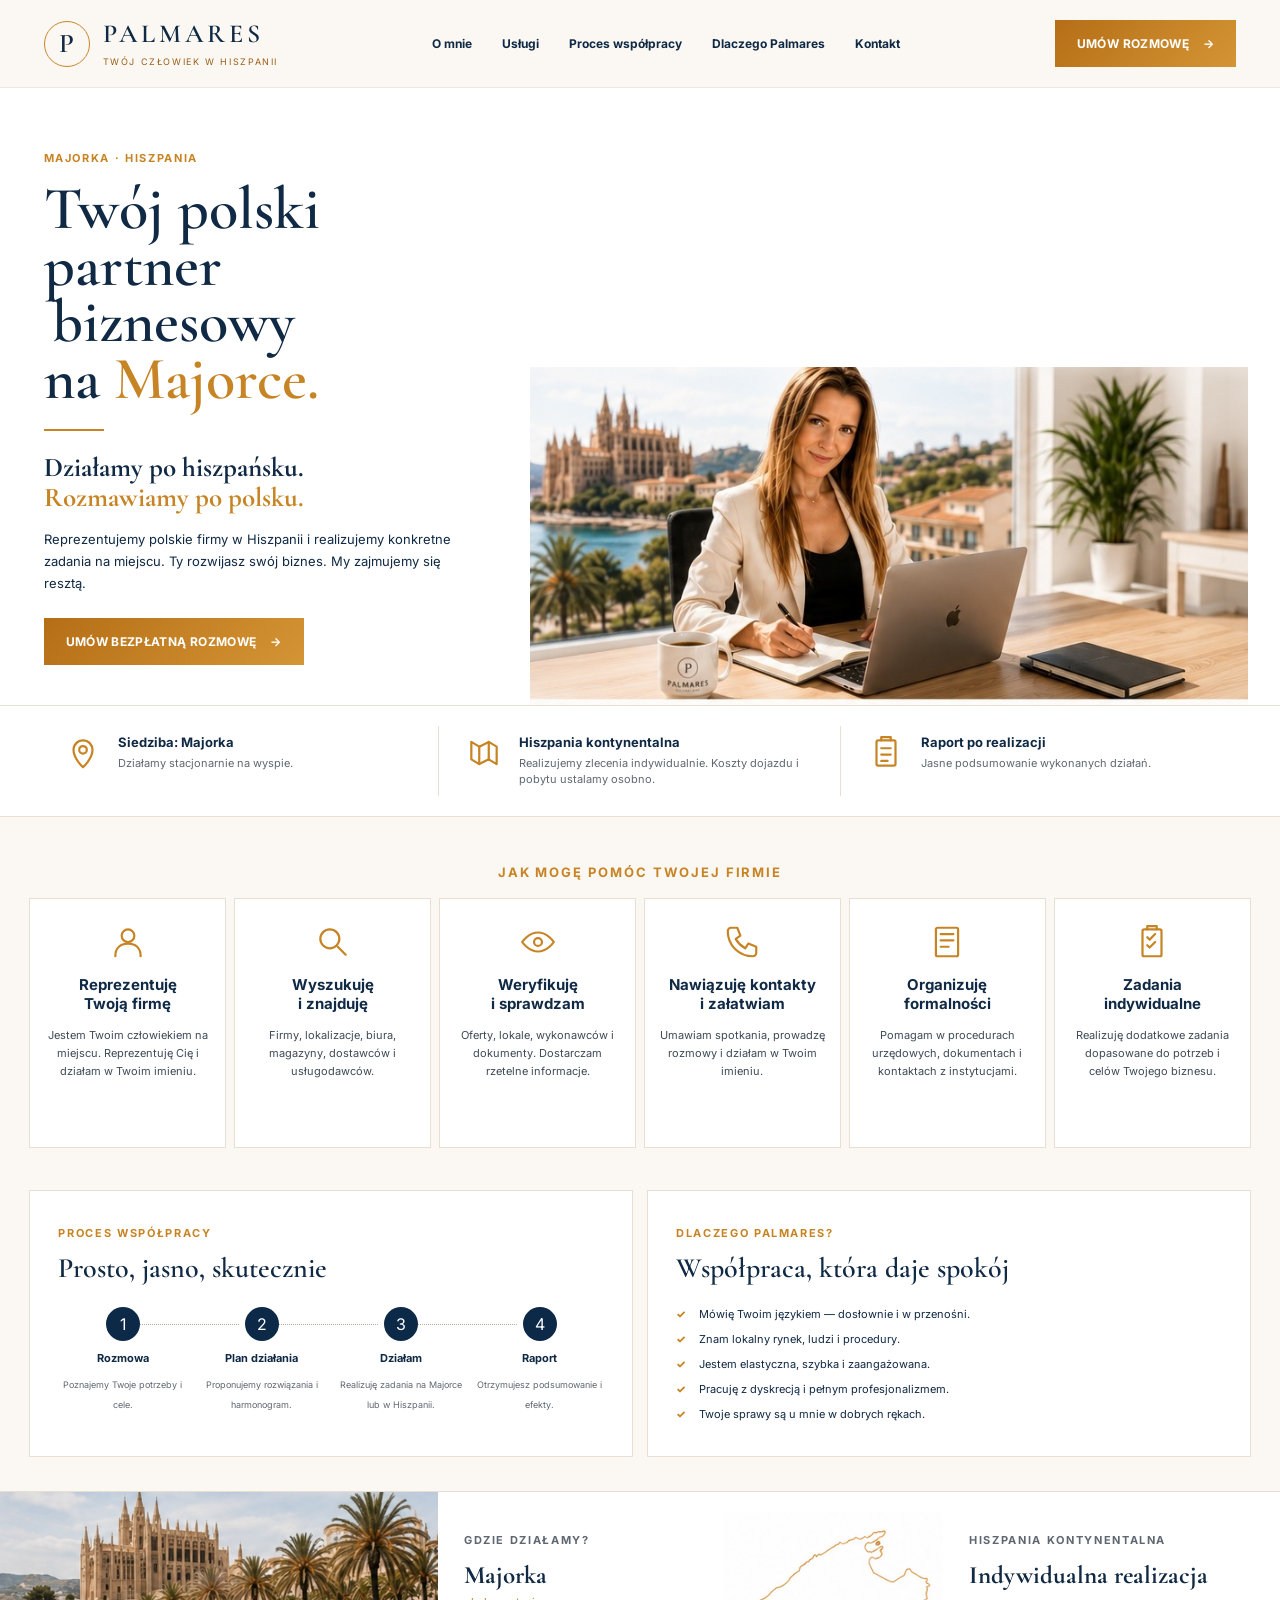
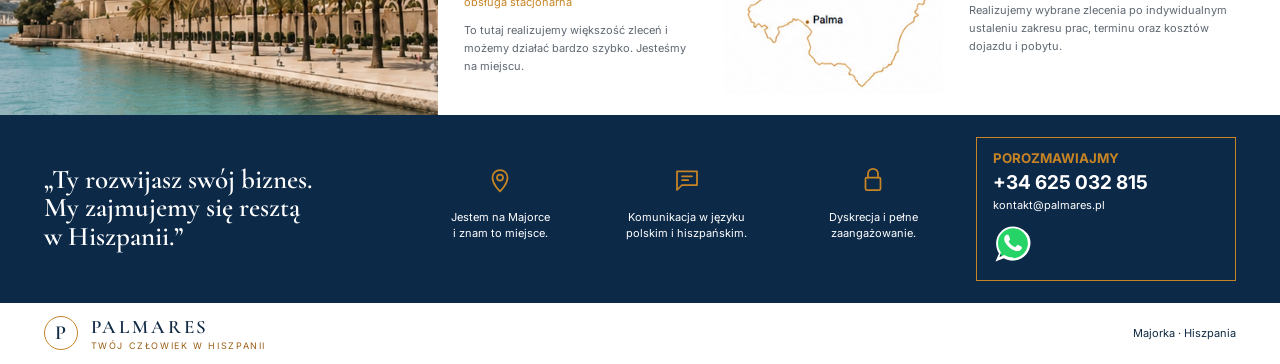
==== commit bc72dd1e: "Add files via upload" ====
--- a/index.html
+++ b/index.html
@@ -19,7 +19,7 @@
 .menu-button{display:none;background:none;border:0;padding:8px}.menu-button span{display:block;width:24px;height:2px;background:var(--navy);margin:5px 0}
 .hero{display:grid;grid-template-columns:39% 61%;background:#fff;min-height:470px}.hero-copy{padding:52px 3.4vw 40px;align-self:center}.eyebrow,.small-label,.section-title p{font-size:11px;letter-spacing:.15em;color:var(--gold);font-weight:700}
 h1,h2{font-family:"Cormorant Garamond",serif}h1{font-size:clamp(44px,4.7vw,68px);line-height:.94;margin:16px 0 18px;font-weight:600}h1 em,h2 em{font-style:normal;color:var(--gold)}.gold-rule{width:60px;height:2px;background:var(--gold);margin:22px 0}.hero h2{font-size:27px;line-height:1.12;margin:0 0 14px}.lead{font-size:13px;line-height:1.7;max-width:470px;margin:0 0 24px}
-.hero-image{background-image:url("[data-uri]");background-size:cover;background-position:center;min-height:470px}
+.hero-image{background-repeat:no-repeat;background-color:#fff;background-size:92% auto;background-position:center bottom;background-image:url("[data-uri]");min-height:470px}
 .facts{display:grid;grid-template-columns:repeat(3,1fr);background:#fff;border-top:1px solid var(--line);border-bottom:1px solid var(--line);padding:20px 3vw}.facts article{display:flex;gap:16px;padding:8px 26px;border-right:1px solid var(--line)}.facts article:last-child{border-right:none}.fact-icon svg,.card-icon svg,.benefit-icon svg{width:38px;height:38px;stroke:var(--gold);fill:none;stroke-width:1.4;stroke-linecap:round;stroke-linejoin:round}.facts h3{font-size:13px;margin:0 0 5px}.facts p{font-size:11px;line-height:1.5;margin:0;color:var(--muted)}
 .section-pad{padding:34px 2.3vw}.section-title{text-align:center;margin-bottom:18px}.section-title p{font-size:13px}.cards{display:grid;grid-template-columns:repeat(6,1fr);gap:8px}.cards article{background:#fff;border:1px solid var(--line);padding:18px 13px;text-align:center;min-height:250px;transition:.25s ease}.cards article:hover{transform:translateY(-4px);box-shadow:0 12px 30px rgba(12,41,72,.08)}.card-icon{height:50px;display:grid;place-items:center;margin-bottom:8px}.cards h3{font-size:15px;line-height:1.3;margin:8px 0 12px}.cards p{font-size:11px;line-height:1.65;color:#3e4a56}
 .info-grid{display:grid;grid-template-columns:1fr 1fr;gap:14px;padding-top:8px}.info-box{background:#fff;border:1px solid var(--line);padding:24px 28px}.info-box h2{font-size:28px;margin:6px 0 22px;font-weight:600}.steps{display:grid;grid-template-columns:repeat(4,1fr);gap:10px}.steps div{text-align:center;position:relative}.steps div:not(:last-child)::after{content:"";position:absolute;top:17px;left:60%;width:80%;border-top:1px dotted #b8ad9e}.steps span{width:34px;height:34px;border-radius:50%;background:var(--navy);color:#fff;display:grid;place-items:center;margin:0 auto 10px;position:relative;z-index:1}.steps strong{display:block;font-size:11px;margin-bottom:7px}.steps small{font-size:9px;line-height:1.45;color:var(--muted)}.info-box ul{list-style:none;padding:0;margin:0}.info-box li{font-size:11px;margin:11px 0;padding-left:23px;position:relative}.info-box li::before{content:"✓";position:absolute;left:0;color:var(--gold);font-weight:800}
@@ -40,6 +40,7 @@
 .whatsapp-icon-link{display:inline-flex!important;align-items:center;justify-content:center;width:40px;height:40px;margin-top:8px!important}
 .whatsapp-icon{display:block;width:40px;height:40px}
 
+.word-gap{margin-left:.14em}
 </style>
 </head>
 <body>
@@ -56,7 +57,7 @@
 <section class="hero">
   <div class="hero-copy">
     <p class="eyebrow">MAJORKA · HISZPANIA</p>
-    <h1>Twój polski<br>partner biznesowy<br>na <em>Majorce.</em></h1>
+    <h1>Twój polski<br>partner <span class="word-gap">biznesowy</span><br>na <em>Majorce.</em></h1>
     <div class="gold-rule"></div>
     <h2>Działamy po hiszpańsku.<br><em>Rozmawiamy po polsku.</em></h2>
     <p class="lead">Reprezentujemy polskie firmy w Hiszpanii i realizujemy konkretne zadania na miejscu. Ty rozwijasz swój biznes. My zajmujemy się resztą.</p>
@@ -67,7 +68,7 @@
 
 <section class="facts">
   <article><span class="fact-icon"><svg viewBox="0 0 24 24"><path d="M12 21s6-5.3 6-11a6 6 0 1 0-12 0c0 5.7 6 11 6 11Z"/><circle cx="12" cy="10" r="2.4"/></svg></span><div><h3>Siedziba: Majorka</h3><p>Działamy stacjonarnie na wyspie.</p></div></article>
-  <article><span class="fact-icon"><svg viewBox="0 0 24 24"><path d="M8 11 4 8l3-3 5 4m4 2 4-3-3-3-5 4m-3 2 3 3m3-3-3 3m-5-2 6 6a2 2 0 0 0 3-3l-6-6m0 0-2-2"/></svg></span><div><h3>Pozostała Hiszpania</h3><p>Realizujemy zlecenia indywidualnie. Koszty dojazdu i pobytu ustalamy osobno.</p></div></article>
+  <article><span class="fact-icon"><svg viewBox="0 0 24 24"><path d="M4 5l5 3 6-3 5 3v11l-5-3-6 3-5-3V5Z"/><path d="M9 8v11M15 5v11"/></svg></span><div><h3>Hiszpania kontynentalna</h3><p>Realizujemy zlecenia indywidualnie. Koszty dojazdu i pobytu ustalamy osobno.</p></div></article>
   <article><span class="fact-icon"><svg viewBox="0 0 24 24"><rect x="6" y="4" width="12" height="16" rx="1"/><path d="M9 4V2h6v2M9 9h6M9 13h6M9 17h4"/></svg></span><div><h3>Raport po realizacji</h3><p>Jasne podsumowanie wykonanych działań.</p></div></article>
 </section>
 
@@ -97,7 +98,7 @@
 <section id="o-mnie" class="coverage">
   <div class="coverage-photo"></div>
   <div class="coverage-copy"><p class="small-label">GDZIE DZIAŁAMY?</p><h2>Majorka</h2><span class="orange">obsługa stacjonarna</span><p>To tutaj realizujemy większość zleceń i możemy działać bardzo szybko. Jesteśmy na miejscu.</p></div>
-  <div class="coverage-map" aria-label="Mapa Majorki"><img class="mallorca-map-image" src="[data-uri]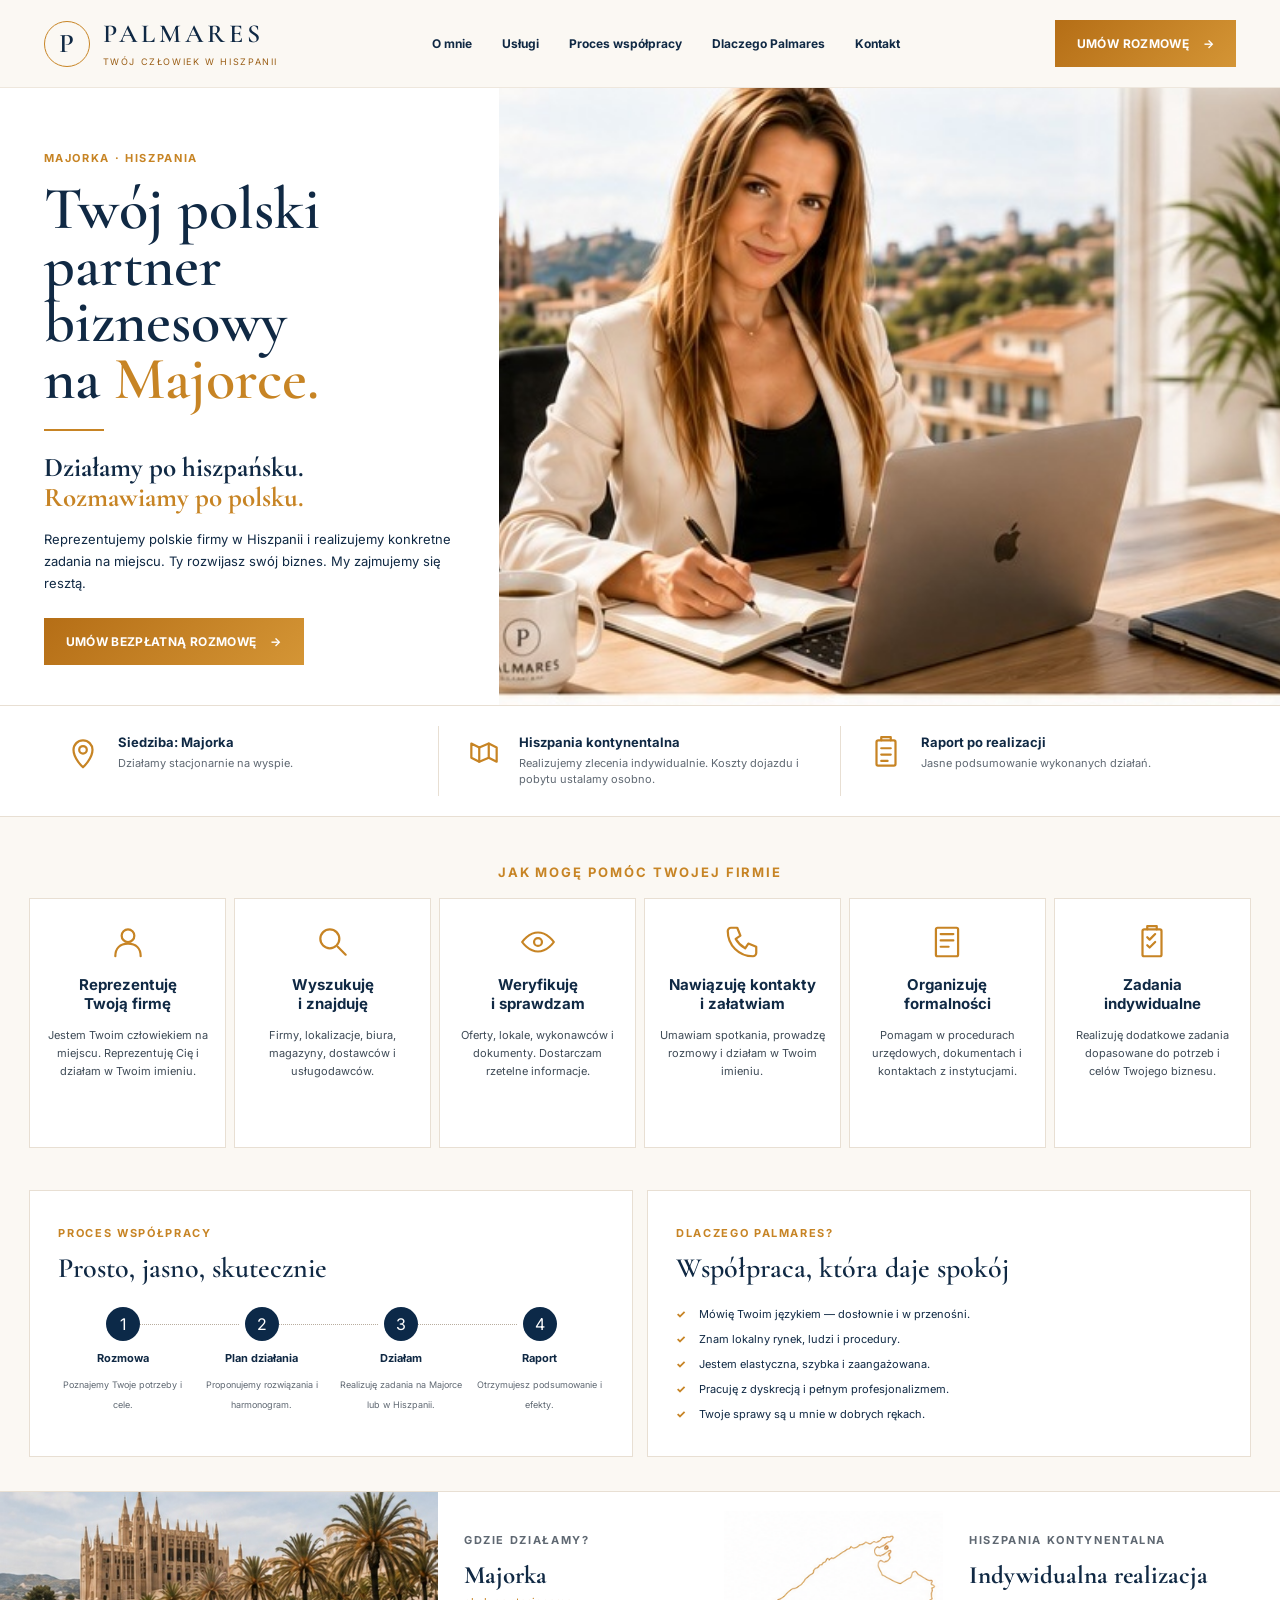
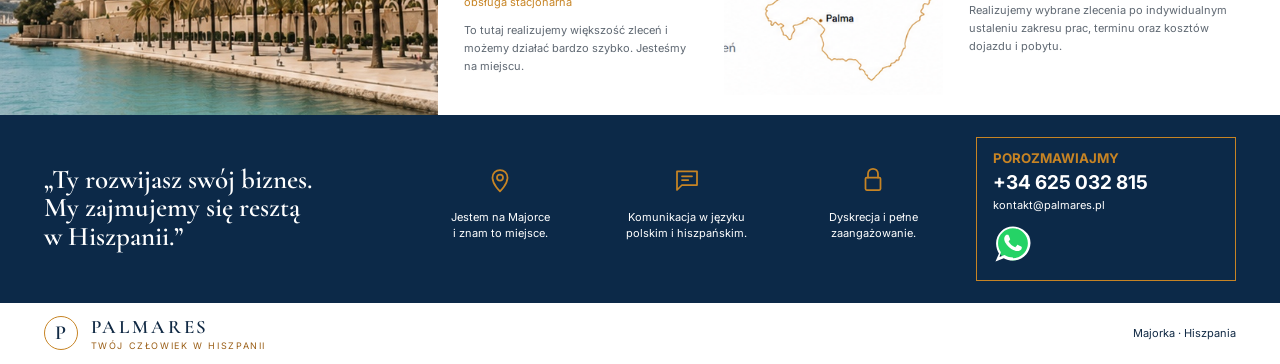
==== commit 40e7b25b: "Add files via upload" ====
--- a/index.html
+++ b/index.html
@@ -19,7 +19,7 @@
 .menu-button{display:none;background:none;border:0;padding:8px}.menu-button span{display:block;width:24px;height:2px;background:var(--navy);margin:5px 0}
 .hero{display:grid;grid-template-columns:39% 61%;background:#fff;min-height:470px}.hero-copy{padding:52px 3.4vw 40px;align-self:center}.eyebrow,.small-label,.section-title p{font-size:11px;letter-spacing:.15em;color:var(--gold);font-weight:700}
 h1,h2{font-family:"Cormorant Garamond",serif}h1{font-size:clamp(44px,4.7vw,68px);line-height:.94;margin:16px 0 18px;font-weight:600}h1 em,h2 em{font-style:normal;color:var(--gold)}.gold-rule{width:60px;height:2px;background:var(--gold);margin:22px 0}.hero h2{font-size:27px;line-height:1.12;margin:0 0 14px}.lead{font-size:13px;line-height:1.7;max-width:470px;margin:0 0 24px}
-.hero-image{background-repeat:no-repeat;background-color:#fff;background-size:92% auto;background-position:center bottom;background-image:url("[data-uri]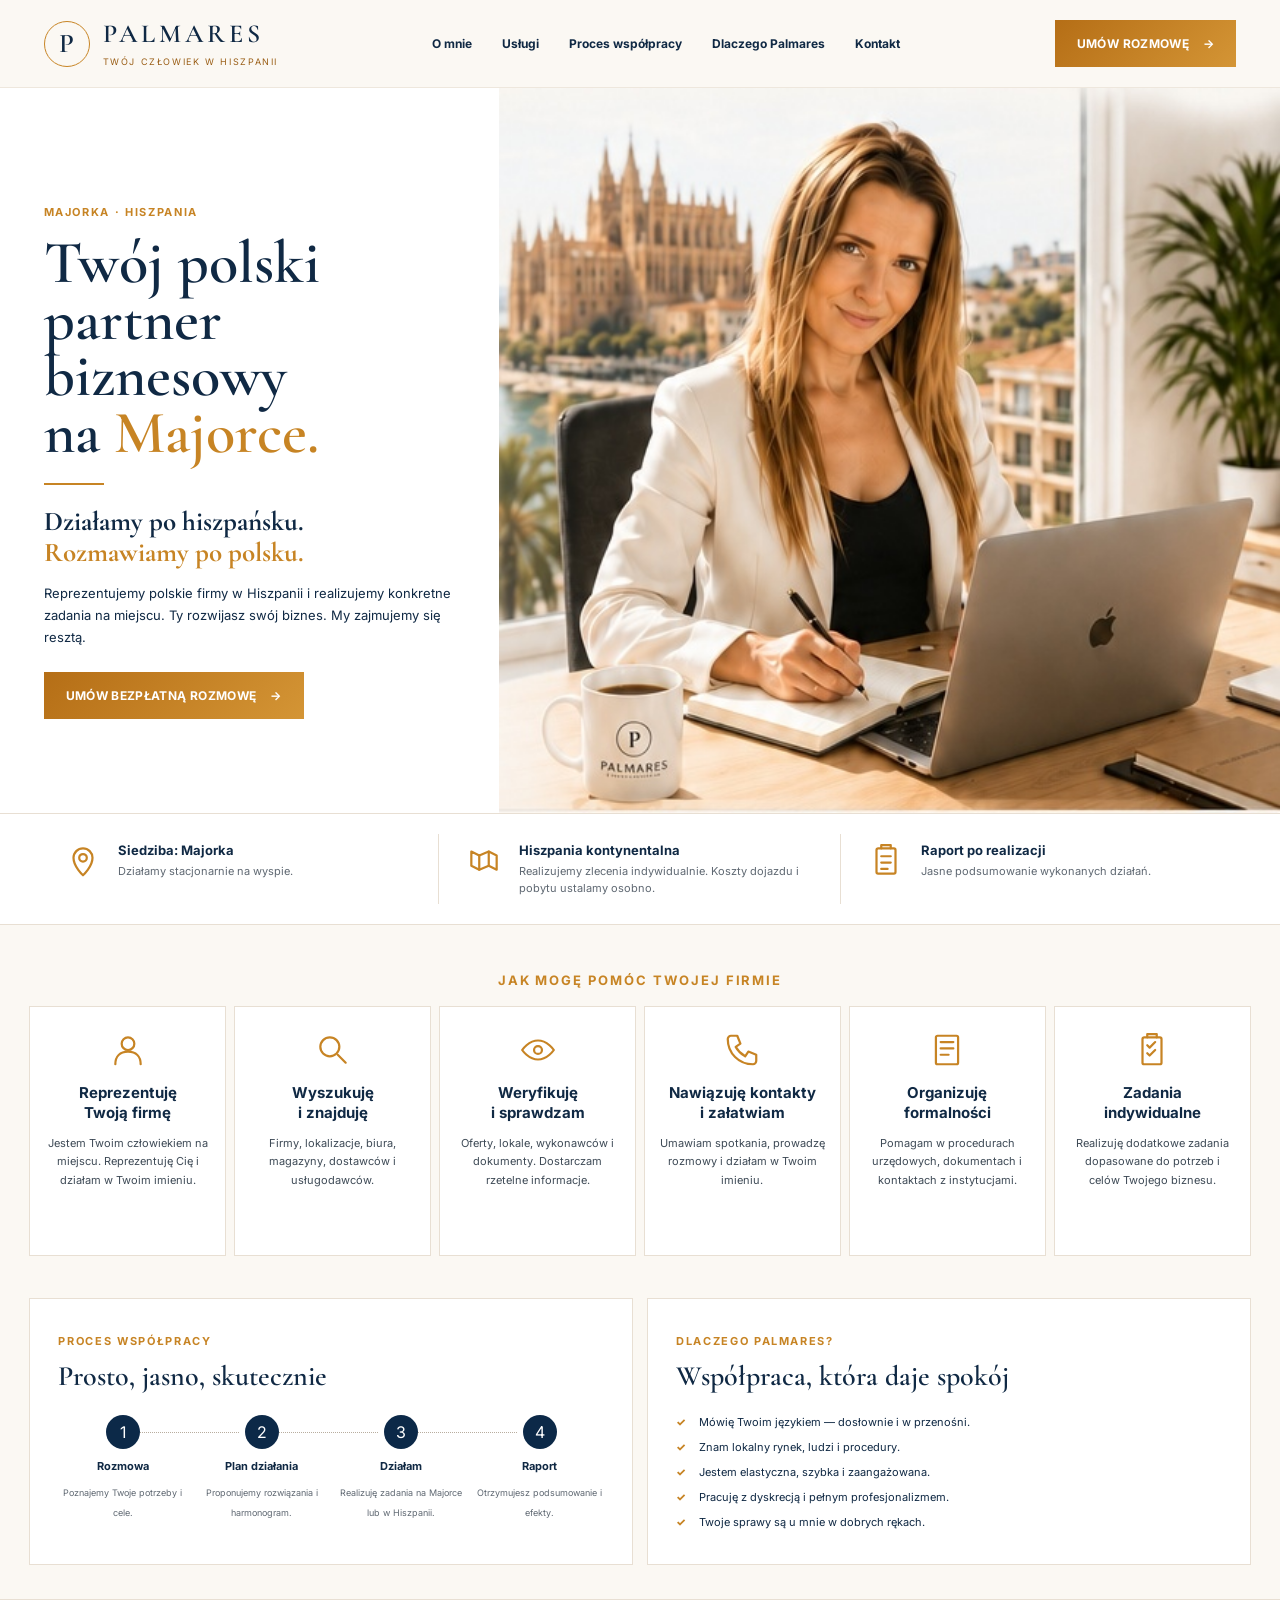
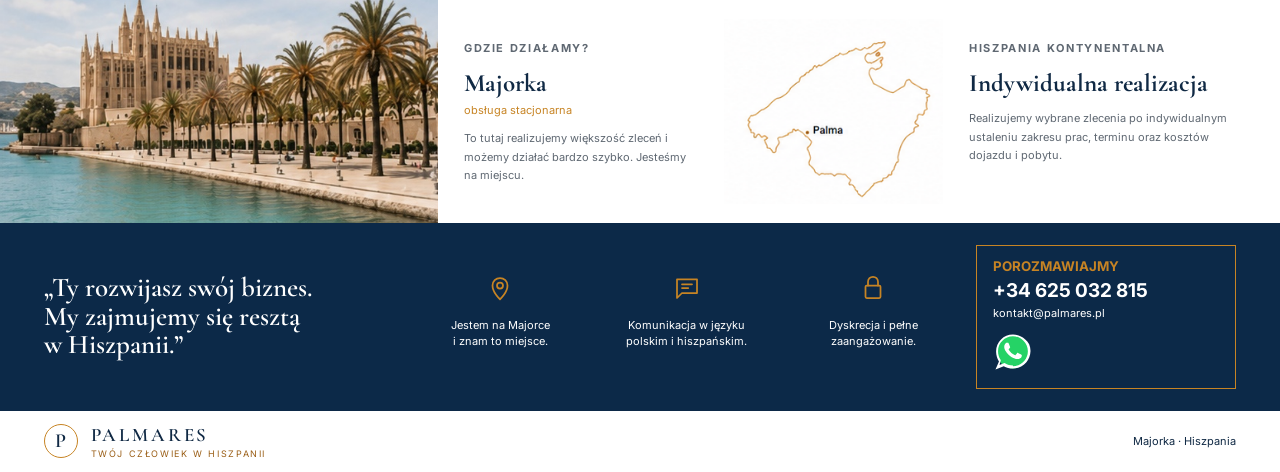
